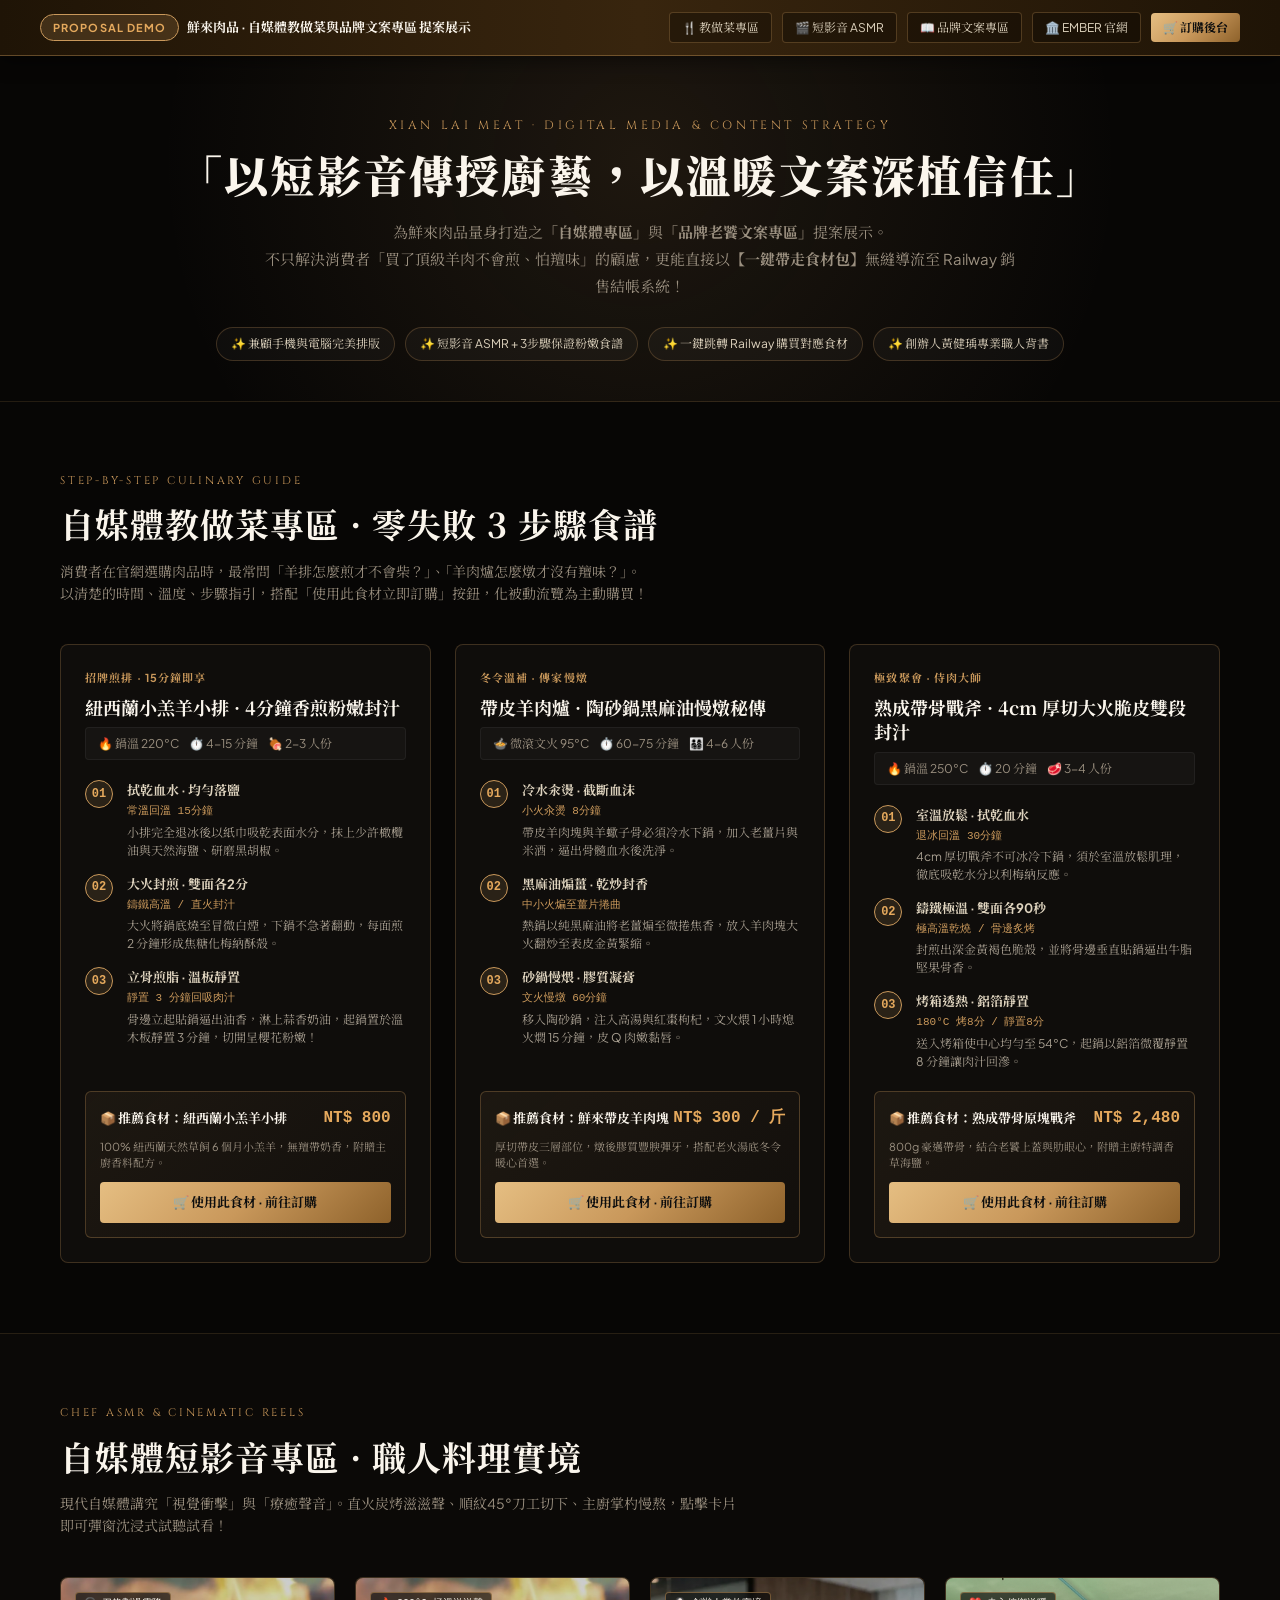
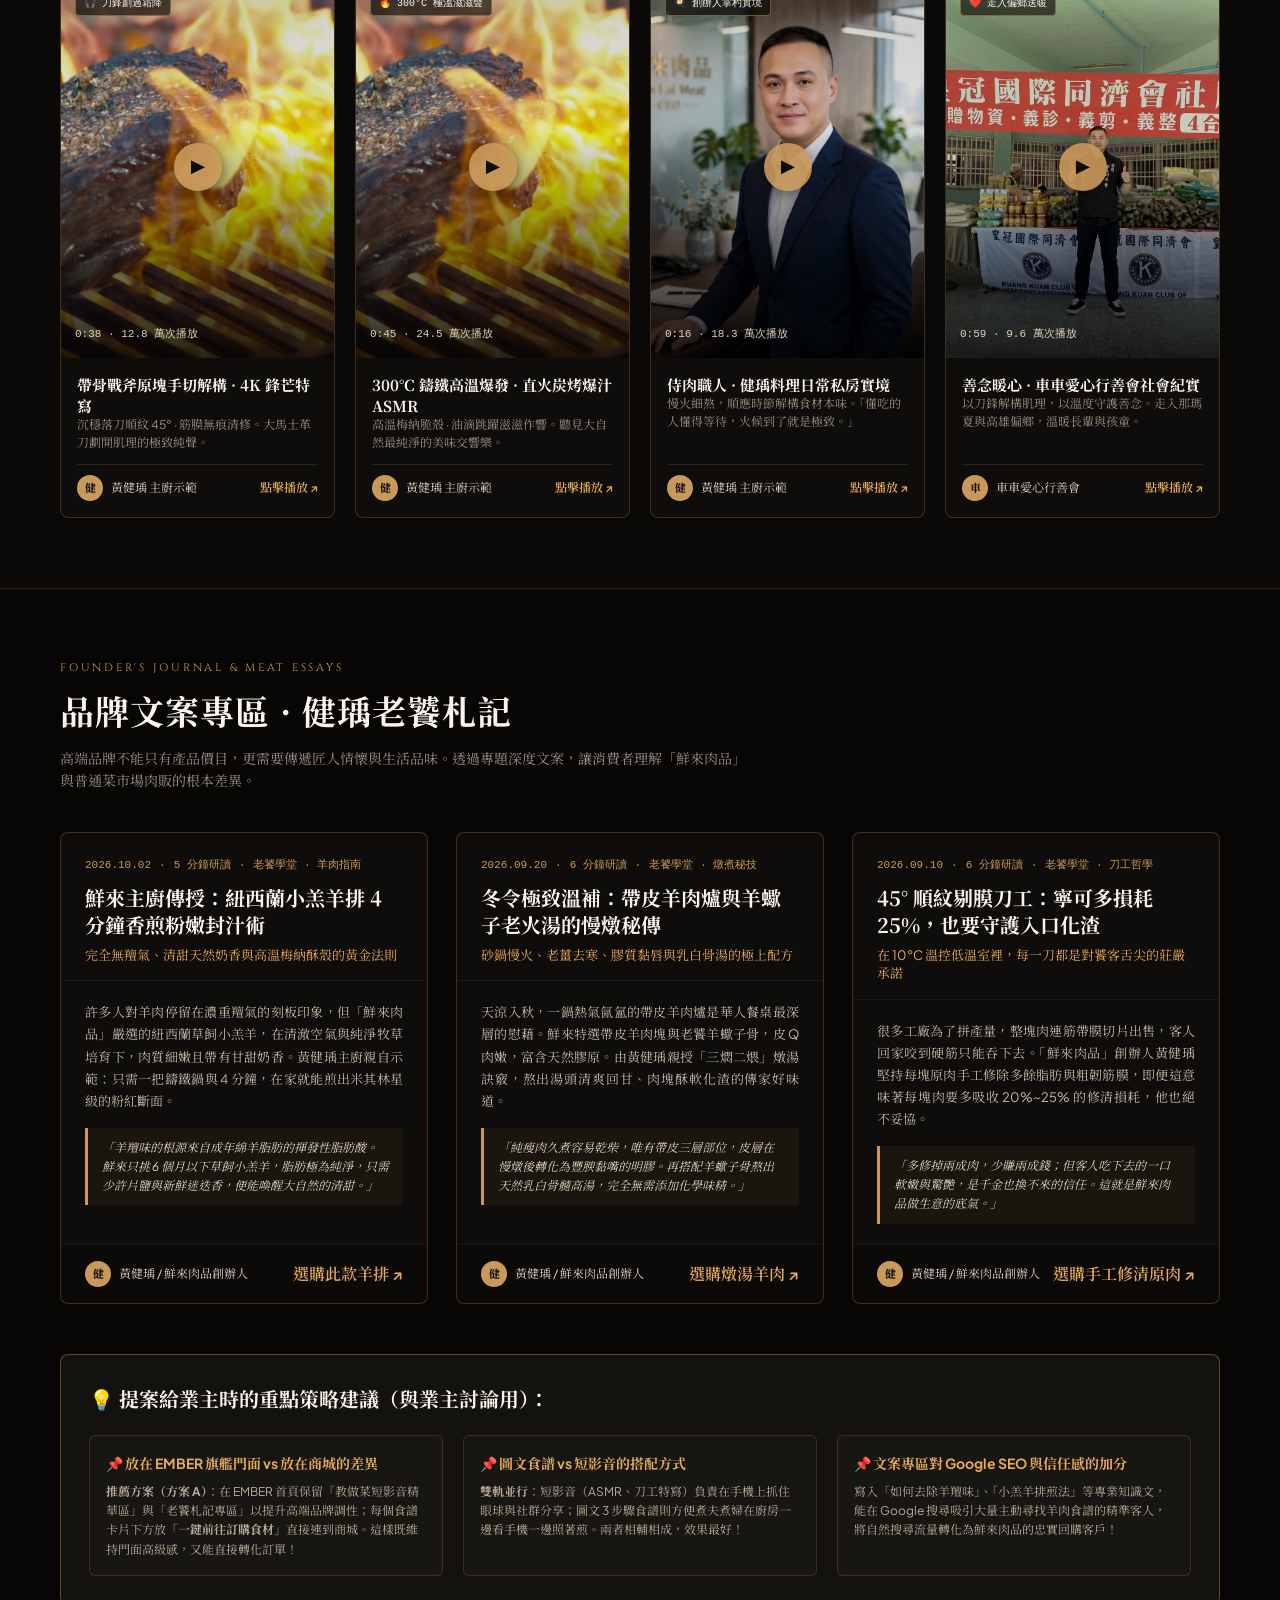
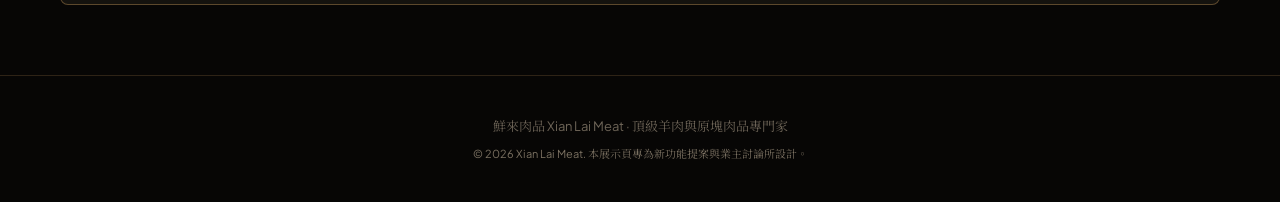
==== demo.html @ 538a20ee "feat: add client proposal demo for media recipes and founder journal" ====
<!doctype html>
<html lang="zh-TW">
<head>
  <meta charset="UTF-8" />
  <meta name="viewport" content="width=device-width, initial-scale=1.0, maximum-scale=5.0" />
  <title>鮮來肉品 · 自媒體教做菜與品牌文案專區提案展示 (Client Demo)</title>
  <meta name="description" content="鮮來肉品旗艦店全新規劃：自媒體教做菜專區、主廚料理短影音 ASMR、老饕學堂品牌文案與食材一鍵訂購方案。" />
  <link rel="icon" type="image/png" href="./images/xianlai_logo_20261011.png" />
  <link rel="preconnect" href="https://fonts.googleapis.com" />
  <link rel="preconnect" href="https://fonts.gstatic.com" crossorigin />
  <link href="https://fonts.googleapis.com/css2?family=Cinzel:wght@500;600;700;900&family=Noto+Serif+TC:wght@400;500;600;700;900&family=Plus+Jakarta+Sans:wght@300;400;500;600;700&display=swap" rel="stylesheet" />
  <style>
    :root {
      --bg-dark: #070605;
      --bg-card: #0f0d0b;
      --bg-card-hover: #161411;
      --border-gold: rgba(201, 152, 91, 0.25);
      --border-gold-bright: rgba(201, 152, 91, 0.6);
      --gold-primary: #c9985b;
      --gold-light: #f5efe6;
      --gold-amber: #e5a95d;
      --gold-gradient: linear-gradient(135deg, #e5be82 0%, #c9985b 50%, #8e622b 100%);
      --text-main: #f5efe6;
      --text-muted: #9b9080;
      --text-dim: #6d6457;
    }
    * { box-sizing: border-box; margin: 0; padding: 0; }
    html { scroll-behavior: smooth; font-size: 16px; background-color: var(--bg-dark); color: var(--text-main); }
    body {
      font-family: 'Plus Jakarta Sans', 'Noto Serif TC', -apple-system, BlinkMacSystemFont, serif;
      line-height: 1.6;
      background-color: var(--bg-dark);
      overflow-x: hidden;
      -webkit-font-smoothing: antialiased;
    }

    /* Client Banner */
    .client-banner {
      background: linear-gradient(90deg, #1f1406 0%, #38250e 50%, #1f1406 100%);
      border-bottom: 1px solid rgba(201, 152, 91, 0.4);
      padding: 12px 20px;
      position: sticky;
      top: 0;
      z-index: 100;
      box-shadow: 0 4px 20px rgba(0, 0, 0, 0.5);
    }
    .client-banner-inner {
      max-width: 1200px;
      margin: 0 auto;
      display: flex;
      flex-wrap: wrap;
      align-items: center;
      justify-content: space-between;
      gap: 12px;
    }
    .client-badge {
      display: inline-flex;
      align-items: center;
      gap: 8px;
      background: rgba(201, 152, 91, 0.2);
      border: 1px solid var(--gold-primary);
      padding: 4px 12px;
      border-radius: 999px;
      font-size: 11px;
      font-weight: 700;
      letter-spacing: 0.1em;
      color: var(--gold-amber);
      text-transform: uppercase;
    }
    .client-banner-title {
      font-size: 13px;
      color: #faf5ec;
      display: flex;
      align-items: center;
      gap: 8px;
    }
    .client-nav-links {
      display: flex;
      align-items: center;
      gap: 10px;
      font-size: 12px;
    }
    .client-nav-btn {
      color: #ded3be;
      text-decoration: none;
      padding: 5px 12px;
      border-radius: 4px;
      border: 1px solid rgba(201, 152, 91, 0.3);
      transition: all 0.2s ease;
      background: rgba(0,0,0,0.3);
    }
    .client-nav-btn:hover {
      border-color: var(--gold-primary);
      color: #fff;
      background: rgba(201, 152, 91, 0.2);
    }
    .client-nav-btn.primary {
      background: var(--gold-gradient);
      color: #0c0d0e;
      font-weight: 700;
      border: none;
    }

    /* Container */
    .container {
      max-width: 1200px;
      margin: 0 auto;
      padding: 0 20px;
    }

    /* Header Hero */
    .demo-hero {
      padding: 60px 0 40px;
      text-align: center;
      position: relative;
      background: radial-gradient(circle at 50% 30%, rgba(201, 152, 91, 0.12) 0%, transparent 70%);
      border-bottom: 1px solid rgba(201, 152, 91, 0.15);
    }
    .hero-eyebrow {
      font-family: 'Cinzel', serif;
      font-size: 12px;
      letter-spacing: 0.3em;
      color: var(--gold-primary);
      text-transform: uppercase;
      margin-bottom: 12px;
    }
    .hero-title {
      font-family: 'Noto Serif TC', serif;
      font-size: clamp(28px, 4.5vw, 44px);
      font-weight: 900;
      letter-spacing: 0.05em;
      line-height: 1.25;
      color: #faf5ec;
      margin-bottom: 16px;
    }
    .hero-desc {
      max-width: 760px;
      margin: 0 auto 28px;
      color: var(--text-muted);
      font-size: 15px;
      line-height: 1.8;
    }
    .proposal-tag-group {
      display: flex;
      flex-wrap: wrap;
      justify-content: center;
      gap: 10px;
    }
    .proposal-tag {
      padding: 6px 14px;
      background: rgba(255,255,255,0.03);
      border: 1px solid rgba(201,152,91,0.25);
      border-radius: 999px;
      font-size: 12px;
      color: #ded3be;
    }

    /* Section Headers */
    .section-wrap {
      padding: 70px 0;
      position: relative;
    }
    .section-wrap.alt-bg {
      background: #0b0907;
      border-top: 1px solid rgba(201, 152, 91, 0.15);
      border-bottom: 1px solid rgba(201, 152, 91, 0.15);
    }
    .section-header {
      margin-bottom: 40px;
      display: flex;
      flex-direction: column;
      gap: 8px;
    }
    .section-tag {
      font-family: 'Cinzel', serif;
      font-size: 11px;
      letter-spacing: 0.25em;
      color: var(--gold-primary);
      text-transform: uppercase;
    }
    .section-title {
      font-family: 'Noto Serif TC', serif;
      font-size: clamp(24px, 3.2vw, 34px);
      font-weight: 700;
      color: #faf5ec;
      letter-spacing: 0.03em;
    }
    .section-subtitle {
      color: var(--text-muted);
      font-size: 14px;
      max-width: 680px;
    }

    /* Video Reels Grid */
    .reels-grid {
      display: grid;
      grid-template-columns: repeat(auto-fill, minmax(270px, 1fr));
      gap: 20px;
    }
    .reel-card {
      background: var(--bg-card);
      border: 1px solid var(--border-gold);
      border-radius: 8px;
      overflow: hidden;
      cursor: pointer;
      transition: all 0.3s cubic-bezier(0.16, 1, 0.3, 1);
      display: flex;
      flex-direction: column;
    }
    .reel-card:hover {
      transform: translateY(-4px);
      border-color: var(--gold-primary);
      box-shadow: 0 12px 30px rgba(0,0,0,0.6), 0 0 20px rgba(201, 152, 91, 0.2);
    }
    .reel-thumb-wrap {
      position: relative;
      aspect-ratio: 9/16;
      max-height: 380px;
      background: #000;
      overflow: hidden;
    }
    .reel-thumb-wrap img {
      width: 100%;
      height: 100%;
      object-fit: cover;
      transition: transform 0.5s ease;
    }
    .reel-card:hover .reel-thumb-wrap img {
      transform: scale(1.04);
    }
    .reel-overlay {
      position: absolute;
      inset: 0;
      background: linear-gradient(180deg, rgba(0,0,0,0.2) 0%, rgba(0,0,0,0.1) 40%, rgba(0,0,0,0.85) 100%);
      display: flex;
      flex-direction: column;
      justify-content: space-between;
      padding: 14px;
    }
    .reel-badge {
      align-self: flex-start;
      background: rgba(0,0,0,0.6);
      backdrop-filter: blur(8px);
      border: 1px solid rgba(201,152,91,0.5);
      color: #faf5ec;
      font-size: 10px;
      padding: 3px 8px;
      border-radius: 4px;
      font-family: monospace;
    }
    .reel-play-btn {
      align-self: center;
      width: 48px;
      height: 48px;
      border-radius: 50%;
      background: rgba(201, 152, 91, 0.9);
      color: #0c0d0e;
      display: flex;
      align-items: center;
      justify-content: center;
      box-shadow: 0 4px 15px rgba(0,0,0,0.5);
      transition: transform 0.2s ease;
      font-size: 18px;
    }
    .reel-card:hover .reel-play-btn {
      transform: scale(1.15);
      background: #fff;
    }
    .reel-bottom-info {
      color: #fff;
    }
    .reel-duration {
      font-size: 11px;
      font-family: monospace;
      color: #ded3be;
    }
    .reel-card-body {
      padding: 16px;
      flex: 1;
      display: flex;
      flex-direction: column;
      justify-content: space-between;
      gap: 12px;
    }
    .reel-card-title {
      font-size: 15px;
      font-weight: 700;
      color: #faf5ec;
      line-height: 1.4;
      font-family: 'Noto Serif TC', serif;
    }
    .reel-card-sub {
      font-size: 12px;
      color: var(--text-muted);
      line-height: 1.5;
    }
    .reel-card-action {
      display: flex;
      align-items: center;
      justify-content: space-between;
      padding-top: 10px;
      border-top: 1px solid rgba(201, 152, 91, 0.15);
      font-size: 12px;
    }
    .reel-card-btn {
      color: var(--gold-amber);
      font-weight: 600;
      text-decoration: none;
      display: inline-flex;
      align-items: center;
      gap: 4px;
    }

    /* Cooking Recipes 3-Step Section */
    .recipes-grid {
      display: grid;
      grid-template-columns: repeat(auto-fit, minmax(330px, 1fr));
      gap: 24px;
    }
    .recipe-card {
      background: var(--bg-card);
      border: 1px solid var(--border-gold);
      border-radius: 8px;
      padding: 24px;
      display: flex;
      flex-direction: column;
      gap: 20px;
      position: relative;
    }
    .recipe-card:hover {
      border-color: var(--gold-primary);
    }
    .recipe-header {
      display: flex;
      flex-direction: column;
      gap: 8px;
    }
    .recipe-tag {
      font-size: 11px;
      color: var(--gold-primary);
      letter-spacing: 0.1em;
      text-transform: uppercase;
      font-weight: 700;
    }
    .recipe-title {
      font-family: 'Noto Serif TC', serif;
      font-size: 18px;
      font-weight: 700;
      color: #faf5ec;
      line-height: 1.35;
    }
    .recipe-specs {
      display: flex;
      flex-wrap: wrap;
      gap: 10px;
      font-size: 12px;
      color: var(--text-muted);
      background: rgba(255,255,255,0.03);
      padding: 6px 12px;
      border-radius: 4px;
      border: 1px solid rgba(255,255,255,0.05);
    }
    .recipe-steps-list {
      display: flex;
      flex-direction: column;
      gap: 14px;
    }
    .step-item {
      display: flex;
      gap: 14px;
      align-items: flex-start;
    }
    .step-num {
      width: 28px;
      height: 28px;
      border-radius: 50%;
      background: rgba(201, 152, 91, 0.15);
      border: 1px solid var(--gold-primary);
      color: var(--gold-amber);
      font-size: 12px;
      font-weight: 700;
      display: flex;
      align-items: center;
      justify-content: center;
      flex-shrink: 0;
      font-family: monospace;
    }
    .step-content {
      flex: 1;
    }
    .step-name {
      font-size: 13px;
      font-weight: 700;
      color: #ded3be;
      margin-bottom: 2px;
    }
    .step-metric {
      font-size: 11px;
      color: var(--gold-primary);
      font-family: monospace;
      margin-bottom: 3px;
    }
    .step-desc {
      font-size: 12px;
      color: #a89f91;
      line-height: 1.5;
    }
    .recipe-bundle-box {
      background: linear-gradient(135deg, rgba(201, 152, 91, 0.08) 0%, rgba(201, 152, 91, 0.02) 100%);
      border: 1px solid rgba(201, 152, 91, 0.3);
      border-radius: 6px;
      padding: 14px;
      margin-top: auto;
    }
    .bundle-header {
      display: flex;
      justify-content: space-between;
      align-items: center;
      margin-bottom: 8px;
    }
    .bundle-name {
      font-size: 13px;
      font-weight: 700;
      color: #faf5ec;
    }
    .bundle-price {
      font-size: 16px;
      font-weight: 900;
      color: var(--gold-amber);
      font-family: monospace;
    }
    .bundle-desc {
      font-size: 11px;
      color: #9b9080;
      margin-bottom: 12px;
      line-height: 1.4;
    }
    .order-cta-btn {
      display: block;
      width: 100%;
      text-align: center;
      background: var(--gold-gradient);
      color: #0c0d0e;
      padding: 10px 16px;
      border-radius: 4px;
      font-size: 13px;
      font-weight: 700;
      text-decoration: none;
      transition: opacity 0.2s;
    }
    .order-cta-btn:hover {
      opacity: 0.9;
    }

    /* Magazine Articles Section */
    .articles-grid {
      display: grid;
      grid-template-columns: repeat(auto-fit, minmax(320px, 1fr));
      gap: 28px;
    }
    .article-card {
      background: var(--bg-card);
      border: 1px solid var(--border-gold);
      border-radius: 8px;
      overflow: hidden;
      display: flex;
      flex-direction: column;
      transition: all 0.3s ease;
    }
    .article-card:hover {
      border-color: var(--gold-primary);
      box-shadow: 0 10px 30px rgba(0,0,0,0.5);
    }
    .article-card-header {
      padding: 24px 24px 16px;
      border-bottom: 1px solid rgba(255,255,255,0.05);
    }
    .article-meta {
      display: flex;
      flex-wrap: wrap;
      align-items: center;
      gap: 8px;
      font-size: 11px;
      color: var(--gold-primary);
      font-family: monospace;
      margin-bottom: 10px;
    }
    .article-title {
      font-family: 'Noto Serif TC', serif;
      font-size: 20px;
      font-weight: 700;
      color: #faf5ec;
      line-height: 1.35;
      margin-bottom: 8px;
    }
    .article-sub {
      font-size: 13px;
      color: var(--gold-amber);
      line-height: 1.4;
    }
    .article-card-body {
      padding: 20px 24px;
      flex: 1;
      display: flex;
      flex-direction: column;
      gap: 16px;
    }
    .article-lead {
      font-size: 13px;
      color: #c4b9a9;
      line-height: 1.7;
      text-align: justify;
    }
    .quote-box {
      border-left: 3px solid var(--gold-primary);
      padding: 10px 14px;
      background: rgba(201,152,91,0.06);
      font-size: 12px;
      color: #ded3be;
      font-style: italic;
      line-height: 1.6;
    }
    .article-card-footer {
      padding: 16px 24px;
      background: rgba(0,0,0,0.2);
      border-top: 1px solid rgba(255,255,255,0.05);
      display: flex;
      align-items: center;
      justify-content: space-between;
    }
    .author-pill {
      display: flex;
      align-items: center;
      gap: 8px;
      font-size: 12px;
      color: #ded3be;
    }
    .author-avatar {
      width: 26px;
      height: 26px;
      border-radius: 50%;
      background: var(--gold-primary);
      color: #0c0d0e;
      display: flex;
      align-items: center;
      justify-content: center;
      font-weight: 700;
      font-size: 11px;
    }

    /* Modal for Video ASMR */
    .modal-backdrop {
      display: none;
      position: fixed;
      inset: 0;
      background: rgba(0,0,0,0.88);
      backdrop-filter: blur(8px);
      z-index: 1000;
      align-items: center;
      justify-content: center;
      padding: 20px;
    }
    .modal-backdrop.active {
      display: flex;
    }
    .modal-box {
      background: #121319;
      border: 1px solid var(--gold-primary);
      border-radius: 10px;
      max-width: 900px;
      width: 100%;
      max-height: 90vh;
      overflow-y: auto;
      display: grid;
      grid-template-columns: 1fr;
      box-shadow: 0 20px 60px rgba(0,0,0,0.8);
      position: relative;
    }
    @media(min-width: 768px) {
      .modal-box {
        grid-template-columns: 1.2fr 1fr;
      }
    }
    .modal-close-btn {
      position: absolute;
      top: 12px;
      right: 12px;
      width: 32px;
      height: 32px;
      border-radius: 50%;
      background: rgba(0,0,0,0.6);
      border: 1px solid rgba(255,255,255,0.2);
      color: #fff;
      display: flex;
      align-items: center;
      justify-content: center;
      cursor: pointer;
      z-index: 10;
      font-size: 16px;
    }
    .modal-media-col {
      background: #000;
      display: flex;
      align-items: center;
      justify-content: center;
      min-height: 300px;
    }
    .modal-media-col video {
      width: 100%;
      height: 100%;
      max-height: 480px;
      object-fit: cover;
    }
    .modal-info-col {
      padding: 24px;
      display: flex;
      flex-direction: column;
      justify-content: space-between;
      gap: 16px;
    }

    /* Comparison Box for Client */
    .proposal-insights-box {
      background: #14120e;
      border: 1px solid rgba(201, 152, 91, 0.4);
      border-radius: 8px;
      padding: 28px;
      margin-top: 50px;
    }
    .insights-grid {
      display: grid;
      grid-template-columns: repeat(auto-fit, minmax(280px, 1fr));
      gap: 20px;
      margin-top: 20px;
    }
    .insight-card {
      background: rgba(255,255,255,0.02);
      border: 1px solid rgba(201,152,91,0.2);
      padding: 16px;
      border-radius: 6px;
    }
    .insight-card h4 {
      font-size: 14px;
      color: var(--gold-amber);
      margin-bottom: 8px;
      display: flex;
      align-items: center;
      gap: 6px;
    }
    .insight-card p {
      font-size: 12px;
      color: #b8ab9a;
      line-height: 1.6;
    }

    /* Footer */
    .demo-footer {
      padding: 40px 0;
      text-align: center;
      border-top: 1px solid rgba(201, 152, 91, 0.2);
      font-size: 13px;
      color: var(--text-dim);
    }
  </style>
</head>
<body>

  <!-- Sticky Client Demo Header Banner -->
  <div class="client-banner">
    <div class="client-banner-inner">
      <div class="client-banner-title">
        <span class="client-badge">PROPOSAL DEMO</span>
        <strong>鮮來肉品 · 自媒體教做菜與品牌文案專區 提案展示</strong>
      </div>
      <div class="client-nav-links">
        <a href="#recipes-section" class="client-nav-btn">🍴 教做菜專區</a>
        <a href="#reels-section" class="client-nav-btn">🎬 短影音 ASMR</a>
        <a href="#articles-section" class="client-nav-btn">📖 品牌文案專區</a>
        <a href="https://xianlai-meat.vercel.app" target="_blank" class="client-nav-btn">🏛️ EMBER 官網</a>
        <a href="https://xianlai-web-production.up.railway.app/#shop" target="_blank" class="client-nav-btn primary">🛒 訂購後台</a>
      </div>
    </div>
  </div>

  <!-- Hero Header -->
  <header class="demo-hero">
    <div class="container">
      <div class="hero-eyebrow">XIAN LAI MEAT · DIGITAL MEDIA & CONTENT STRATEGY</div>
      <h1 class="hero-title">「以短影音傳授廚藝，以溫暖文案深植信任」</h1>
      <p class="hero-desc">
        為鮮來肉品量身打造之<strong>「自媒體專區」</strong>與<strong>「品牌老饕文案專區」</strong>提案展示。<br />
        不只解決消費者「買了頂級羊肉不會煎、怕羶味」的顧慮，更能直接以<strong>【一鍵帶走食材包】</strong>無縫導流至 Railway 銷售結帳系統！
      </p>
      <div class="proposal-tag-group">
        <span class="proposal-tag">✨ 兼顧手機與電腦完美排版</span>
        <span class="proposal-tag">✨ 短影音 ASMR + 3步驟保證粉嫩食譜</span>
        <span class="proposal-tag">✨ 一鍵跳轉 Railway 購買對應食材</span>
        <span class="proposal-tag">✨ 創辦人黃健瑀專業職人背書</span>
      </div>
    </div>
  </header>

  <!-- 1. 教做菜專區 (Cooking Guides & 3-Step Recipes) -->
  <section id="recipes-section" class="section-wrap">
    <div class="container">
      <div class="section-header">
        <span class="section-tag">STEP-BY-STEP CULINARY GUIDE</span>
        <h2 class="section-title">自媒體教做菜專區 · 零失敗 3 步驟食譜</h2>
        <p class="section-subtitle">
          消費者在官網選購肉品時，最常問「羊排怎麼煎才不會柴？」、「羊肉爐怎麼燉才沒有羶味？」。<br />
          以清楚的時間、溫度、步驟指引，搭配「使用此食材立即訂購」按鈕，化被動流覽為主動購買！
        </p>
      </div>

      <div class="recipes-grid">
        <!-- Recipe 1: 紐西蘭小羔羊小排 -->
        <div class="recipe-card">
          <div class="recipe-header">
            <div class="recipe-tag">招牌煎排 · 15分鐘即享</div>
            <h3 class="recipe-title">紐西蘭小羔羊小排 · 4分鐘香煎粉嫩封汁</h3>
            <div class="recipe-specs">
              <span>🔥 鍋溫 220°C</span>
              <span>⏱️ 4-15 分鐘</span>
              <span>🍖 2-3 人份</span>
            </div>
          </div>

          <div class="recipe-steps-list">
            <div class="step-item">
              <div class="step-num">01</div>
              <div class="step-content">
                <div class="step-name">拭乾血水 · 均勻落鹽</div>
                <div class="step-metric">常溫回溫 15分鐘</div>
                <div class="step-desc">小排完全退冰後以紙巾吸乾表面水分，抹上少許橄欖油與天然海鹽、研磨黑胡椒。</div>
              </div>
            </div>
            <div class="step-item">
              <div class="step-num">02</div>
              <div class="step-content">
                <div class="step-name">大火封煎 · 雙面各2分</div>
                <div class="step-metric">鑄鐵高溫 / 直火封汁</div>
                <div class="step-desc">大火將鍋底燒至冒微白煙，下鍋不急著翻動，每面煎 2 分鐘形成焦糖化梅納酥殼。</div>
              </div>
            </div>
            <div class="step-item">
              <div class="step-num">03</div>
              <div class="step-content">
                <div class="step-name">立骨煎脂 · 溫板靜置</div>
                <div class="step-metric">靜置 3 分鐘回吸肉汁</div>
                <div class="step-desc">骨邊立起貼鍋逼出油香，淋上蒜香奶油，起鍋置於溫木板靜置 3 分鐘，切開呈櫻花粉嫩！</div>
              </div>
            </div>
          </div>

          <div class="recipe-bundle-box">
            <div class="bundle-header">
              <span class="bundle-name">📦 推薦食材：紐西蘭小羔羊小排</span>
              <span class="bundle-price">NT$ 800</span>
            </div>
            <p class="bundle-desc">100% 紐西蘭天然草飼 6 個月小羔羊，無羶帶奶香，附贈主廚香料配方。</p>
            <a href="https://xianlai-web-production.up.railway.app/#shop" target="_blank" class="order-cta-btn">
              🛒 使用此食材 · 前往訂購
            </a>
          </div>
        </div>

        <!-- Recipe 2: 帶皮羊肉爐慢燉 -->
        <div class="recipe-card">
          <div class="recipe-header">
            <div class="recipe-tag">冬令溫補 · 傳家慢燉</div>
            <h3 class="recipe-title">帶皮羊肉爐 · 陶砂鍋黑麻油慢燉秘傳</h3>
            <div class="recipe-specs">
              <span>🍲 微滾文火 95°C</span>
              <span>⏱️ 60-75 分鐘</span>
              <span>👨‍👩‍👧‍👦 4-6 人份</span>
            </div>
          </div>

          <div class="recipe-steps-list">
            <div class="step-item">
              <div class="step-num">01</div>
              <div class="step-content">
                <div class="step-name">冷水汆燙 · 截斷血沫</div>
                <div class="step-metric">小火汆燙 8分鐘</div>
                <div class="step-desc">帶皮羊肉塊與羊蠍子骨必須冷水下鍋，加入老薑片與米酒，逼出骨髓血水後洗淨。</div>
              </div>
            </div>
            <div class="step-item">
              <div class="step-num">02</div>
              <div class="step-content">
                <div class="step-name">黑麻油煸薑 · 乾炒封香</div>
                <div class="step-metric">中小火煸至薑片捲曲</div>
                <div class="step-desc">熱鍋以純黑麻油將老薑煸至微捲焦香，放入羊肉塊大火翻炒至表皮金黃緊縮。</div>
              </div>
            </div>
            <div class="step-item">
              <div class="step-num">03</div>
              <div class="step-content">
                <div class="step-name">砂鍋慢煨 · 膠質凝膏</div>
                <div class="step-metric">文火慢燉 60分鐘</div>
                <div class="step-desc">移入陶砂鍋，注入高湯與紅棗枸杞，文火煨 1 小時熄火燜 15 分鐘，皮 Q 肉嫩黏唇。</div>
              </div>
            </div>
          </div>

          <div class="recipe-bundle-box">
            <div class="bundle-header">
              <span class="bundle-name">📦 推薦食材：鮮來帶皮羊肉塊</span>
              <span class="bundle-price">NT$ 300 / 斤</span>
            </div>
            <p class="bundle-desc">厚切帶皮三層部位，燉後膠質豐腴彈牙，搭配老火湯底冬令暖心首選。</p>
            <a href="https://xianlai-web-production.up.railway.app/#shop" target="_blank" class="order-cta-btn">
              🛒 使用此食材 · 前往訂購
            </a>
          </div>
        </div>

        <!-- Recipe 3: 原塊厚切戰斧 -->
        <div class="recipe-card">
          <div class="recipe-header">
            <div class="recipe-tag">極致聚會 · 侍肉大師</div>
            <h3 class="recipe-title">熟成帶骨戰斧 · 4cm 厚切大火脆皮雙段封汁</h3>
            <div class="recipe-specs">
              <span>🔥 鍋溫 250°C</span>
              <span>⏱️ 20 分鐘</span>
              <span>🥩 3-4 人份</span>
            </div>
          </div>

          <div class="recipe-steps-list">
            <div class="step-item">
              <div class="step-num">01</div>
              <div class="step-content">
                <div class="step-name">室溫放鬆 · 拭乾血水</div>
                <div class="step-metric">退冰回溫 30分鐘</div>
                <div class="step-desc">4cm 厚切戰斧不可冰冷下鍋，須於室溫放鬆肌理，徹底吸乾水分以利梅納反應。</div>
              </div>
            </div>
            <div class="step-item">
              <div class="step-num">02</div>
              <div class="step-content">
                <div class="step-name">鑄鐵極溫 · 雙面各90秒</div>
                <div class="step-metric">極高溫乾燒 / 骨邊炙烤</div>
                <div class="step-desc">封煎出深金黃褐色脆殼，並將骨邊垂直貼鍋逼出牛脂堅果骨香。</div>
              </div>
            </div>
            <div class="step-item">
              <div class="step-num">03</div>
              <div class="step-content">
                <div class="step-name">烤箱透熱 · 鋁箔靜置</div>
                <div class="step-metric">180°C 烤8分 / 靜置8分</div>
                <div class="step-desc">送入烤箱使中心均勻至 54°C，起鍋以鋁箔微覆靜置 8 分鐘讓肉汁回滲。</div>
              </div>
            </div>
          </div>

          <div class="recipe-bundle-box">
            <div class="bundle-header">
              <span class="bundle-name">📦 推薦食材：熟成帶骨原塊戰斧</span>
              <span class="bundle-price">NT$ 2,480</span>
            </div>
            <p class="bundle-desc">800g 豪邁帶骨，結合老饕上蓋與肋眼心，附贈主廚特調香草海鹽。</p>
            <a href="https://xianlai-web-production.up.railway.app/#shop" target="_blank" class="order-cta-btn">
              🛒 使用此食材 · 前往訂購
            </a>
          </div>
        </div>
      </div>
    </div>
  </section>

  <!-- 2. 短影音專區 (Reels & ASMR Short Videos) -->
  <section id="reels-section" class="section-wrap alt-bg">
    <div class="container">
      <div class="section-header">
        <span class="section-tag">CHEF ASMR & CINEMATIC REELS</span>
        <h2 class="section-title">自媒體短影音專區 · 職人料理實境</h2>
        <p class="section-subtitle">
          現代自媒體講究「視覺衝擊」與「療癒聲音」。直火炭烤滋滋聲、順紋45°刀工切下、主廚掌杓慢熬，點擊卡片即可彈窗沈浸式試聽試看！
        </p>
      </div>

      <div class="reels-grid">
        <!-- Reel 1 -->
        <div class="reel-card" onclick="openVideoModal('reel1')">
          <div class="reel-thumb-wrap">
            <img src="./videos/steak_poster.jpg" alt="4K 刀鋒特寫" />
            <div class="reel-overlay">
              <span class="reel-badge">🎧 刀鋒劃過霜降</span>
              <div class="reel-play-btn">▶</div>
              <div class="reel-bottom-info">
                <span class="reel-duration">0:38 · 12.8 萬次播放</span>
              </div>
            </div>
          </div>
          <div class="reel-card-body">
            <div>
              <h4 class="reel-card-title">帶骨戰斧原塊手切解構 · 4K 鋒芒特寫</h4>
              <p class="reel-card-sub">沉穩落刀順紋 45° · 筋膜無痕清修。大馬士革刀劃開肌理的極致純聲。</p>
            </div>
            <div class="reel-card-action">
              <span class="author-pill">
                <span class="author-avatar">健</span>
                黃健瑀 主廚示範
              </span>
              <span class="reel-card-btn">點擊播放 ↗</span>
            </div>
          </div>
        </div>

        <!-- Reel 2 -->
        <div class="reel-card" onclick="openVideoModal('reel2')">
          <div class="reel-thumb-wrap">
            <img src="./videos/steak_poster.jpg" alt="直火炭烤 ASMR" />
            <div class="reel-overlay">
              <span class="reel-badge">🔥 300°C 極溫滋滋聲</span>
              <div class="reel-play-btn">▶</div>
              <div class="reel-bottom-info">
                <span class="reel-duration">0:45 · 24.5 萬次播放</span>
              </div>
            </div>
          </div>
          <div class="reel-card-body">
            <div>
              <h4 class="reel-card-title">300°C 鑄鐵高溫爆發 · 直火炭烤爆汁 ASMR</h4>
              <p class="reel-card-sub">高溫梅納脆殼 · 油滴跳躍滋滋作響。聽見大自然最純淨的美味交響樂。</p>
            </div>
            <div class="reel-card-action">
              <span class="author-pill">
                <span class="author-avatar">健</span>
                黃健瑀 主廚示範
              </span>
              <span class="reel-card-btn">點擊播放 ↗</span>
            </div>
          </div>
        </div>

        <!-- Reel 3 -->
        <div class="reel-card" onclick="openVideoModal('reel3')">
          <div class="reel-thumb-wrap">
            <img src="./images/founder_ceo.webp" alt="主廚料理日常" style="object-position: top center;" />
            <div class="reel-overlay">
              <span class="reel-badge">🍳 創辦人掌杓實境</span>
              <div class="reel-play-btn">▶</div>
              <div class="reel-bottom-info">
                <span class="reel-duration">0:16 · 18.3 萬次播放</span>
              </div>
            </div>
          </div>
          <div class="reel-card-body">
            <div>
              <h4 class="reel-card-title">侍肉職人 · 健瑀料理日常私房實境</h4>
              <p class="reel-card-sub">慢火細熬，順應時節解構食材本味。「懂吃的人懂得等待，火候到了就是極致。」</p>
            </div>
            <div class="reel-card-action">
              <span class="author-pill">
                <span class="author-avatar">健</span>
                黃健瑀 主廚示範
              </span>
              <span class="reel-card-btn">點擊播放 ↗</span>
            </div>
          </div>
        </div>

        <!-- Reel 4 -->
        <div class="reel-card" onclick="openVideoModal('reel4')">
          <div class="reel-thumb-wrap">
            <img src="./images/charity_kiwanis.jpg" alt="公益行善紀實" />
            <div class="reel-overlay">
              <span class="reel-badge">❤️ 走入偏鄉送暖</span>
              <div class="reel-play-btn">▶</div>
              <div class="reel-bottom-info">
                <span class="reel-duration">0:59 · 9.6 萬次播放</span>
              </div>
            </div>
          </div>
          <div class="reel-card-body">
            <div>
              <h4 class="reel-card-title">善念暖心 · 車車愛心行善會社會紀實</h4>
              <p class="reel-card-sub">以刀鋒解構肌理，以溫度守護善念。走入那瑪夏與高雄偏鄉，溫暖長輩與孩童。</p>
            </div>
            <div class="reel-card-action">
              <span class="author-pill">
                <span class="author-avatar">車</span>
                車車愛心行善會
              </span>
              <span class="reel-card-btn">點擊播放 ↗</span>
            </div>
          </div>
        </div>
      </div>
    </div>
  </section>

  <!-- 3. 品牌文案專區 (Founder's Journal & Brand Stories) -->
  <section id="articles-section" class="section-wrap">
    <div class="container">
      <div class="section-header">
        <span class="section-tag">FOUNDER'S JOURNAL & MEAT ESSAYS</span>
        <h2 class="section-title">品牌文案專區 · 健瑀老饕札記</h2>
        <p class="section-subtitle">
          高端品牌不能只有產品價目，更需要傳遞匠人情懷與生活品味。透過專題深度文案，讓消費者理解「鮮來肉品」與普通菜市場肉販的根本差異。
        </p>
      </div>

      <div class="articles-grid">
        <!-- Article 1 -->
        <article class="article-card">
          <div class="article-card-header">
            <div class="article-meta">
              <span>2026.10.02</span>
              <span>·</span>
              <span>5 分鐘研讀</span>
              <span>·</span>
              <span>老饕學堂 · 羊肉指南</span>
            </div>
            <h3 class="article-title">鮮來主廚傳授：紐西蘭小羔羊排 4 分鐘香煎粉嫩封汁術</h3>
            <p class="article-sub">完全無羶氣、清甜天然奶香與高溫梅納酥殼的黃金法則</p>
          </div>
          <div class="article-card-body">
            <p class="article-lead">
              許多人對羊肉停留在濃重羶氣的刻板印象，但「鮮來肉品」嚴選的紐西蘭草飼小羔羊，在清澈空氣與純淨牧草培育下，肉質細嫩且帶有甘甜奶香。黃健瑀主廚親自示範：只需一把鑄鐵鍋與 4 分鐘，在家就能煎出米其林星級的粉紅斷面。
            </p>
            <div class="quote-box">
              「羊羶味的根源來自成年綿羊脂肪的揮發性脂肪酸。鮮來只挑 6 個月以下草飼小羔羊，脂肪極為純淨，只需少許片鹽與新鮮迷迭香，便能喚醒大自然的清甜。」
            </div>
          </div>
          <div class="article-card-footer">
            <div class="author-pill">
              <span class="author-avatar">健</span>
              <span>黃健瑀 / 鮮來肉品創辦人</span>
            </div>
            <a href="https://xianlai-web-production.up.railway.app/#shop" target="_blank" class="reel-card-btn">
              選購此款羊排 ↗
            </a>
          </div>
        </article>

        <!-- Article 2 -->
        <article class="article-card">
          <div class="article-card-header">
            <div class="article-meta">
              <span>2026.09.20</span>
              <span>·</span>
              <span>6 分鐘研讀</span>
              <span>·</span>
              <span>老饕學堂 · 燉煮秘技</span>
            </div>
            <h3 class="article-title">冬令極致溫補：帶皮羊肉爐與羊蠍子老火湯的慢燉秘傳</h3>
            <p class="article-sub">砂鍋慢火、老薑去寒、膠質黏唇與乳白骨湯的極上配方</p>
          </div>
          <div class="article-card-body">
            <p class="article-lead">
              天涼入秋，一鍋熱氣氤氳的帶皮羊肉爐是華人餐桌最深層的慰藉。鮮來特選帶皮羊肉塊與老饕羊蠍子骨，皮 Q 肉嫩，富含天然膠原。由黃健瑀親授「三燜二煨」燉湯訣竅，熬出湯頭清爽回甘、肉塊酥軟化渣的傳家好味道。
            </p>
            <div class="quote-box">
              「純瘦肉久煮容易乾柴，唯有帶皮三層部位，皮層在慢燉後轉化為豐腴黏嘴的明膠。再搭配羊蠍子骨熬出天然乳白骨髓高湯，完全無需添加化學味精。」
            </div>
          </div>
          <div class="article-card-footer">
            <div class="author-pill">
              <span class="author-avatar">健</span>
              <span>黃健瑀 / 鮮來肉品創辦人</span>
            </div>
            <a href="https://xianlai-web-production.up.railway.app/#shop" target="_blank" class="reel-card-btn">
              選購燉湯羊肉 ↗
            </a>
          </div>
        </article>

        <!-- Article 3 -->
        <article class="article-card">
          <div class="article-card-header">
            <div class="article-meta">
              <span>2026.09.10</span>
              <span>·</span>
              <span>6 分鐘研讀</span>
              <span>·</span>
              <span>老饕學堂 · 刀工哲學</span>
            </div>
            <h3 class="article-title">45° 順紋剔膜刀工：寧可多損耗 25%，也要守護入口化渣</h3>
            <p class="article-sub">在 10°C 溫控低溫室裡，每一刀都是對饕客舌尖的莊嚴承諾</p>
          </div>
          <div class="article-card-body">
            <p class="article-lead">
              很多工廠為了拼產量，整塊肉連筋帶膜切片出售，客人回家咬到硬筋只能吞下去。「鮮來肉品」創辦人黃健瑀堅持每塊原肉手工修除多餘脂肪與粗韌筋膜，即便這意味著每塊肉要多吸收 20%~25% 的修清損耗，他也絕不妥協。
            </p>
            <div class="quote-box">
              「多修掉兩成肉，少賺兩成錢；但客人吃下去的一口軟嫩與驚艷，是千金也換不來的信任。這就是鮮來肉品做生意的底氣。」
            </div>
          </div>
          <div class="article-card-footer">
            <div class="author-pill">
              <span class="author-avatar">健</span>
              <span>黃健瑀 / 鮮來肉品創辦人</span>
            </div>
            <a href="https://xianlai-web-production.up.railway.app/#shop" target="_blank" class="reel-card-btn">
              選購手工修清原肉 ↗
            </a>
          </div>
        </article>
      </div>

      <!-- Proposal Strategic Insights for Client Meeting -->
      <div class="proposal-insights-box">
        <h3 style="font-family: 'Noto Serif TC', serif; font-size: 20px; color: #faf5ec; display: flex; align-items: center; gap: 8px;">
          💡 提案給業主時的重點策略建議（與業主討論用）：
        </h3>
        <div class="insights-grid">
          <div class="insight-card">
            <h4>📌 放在 EMBER 旗艦門面 vs 放在商城的差異</h4>
            <p><strong>推薦方案（方案 A）</strong>：在 EMBER 首頁保留「教做菜短影音精華區」與「老饕札記專區」以提升高端品牌調性；每個食譜卡片下方放<strong>「一鍵前往訂購食材」</strong>直接連到商城。這樣既維持門面高級感，又能直接轉化訂單！</p>
          </div>
          <div class="insight-card">
            <h4>📌 圖文食譜 vs 短影音的搭配方式</h4>
            <p><strong>雙軌並行</strong>：短影音（ASMR、刀工特寫）負責在手機上抓住眼球與社群分享；圖文 3 步驟食譜則方便煮夫煮婦在廚房一邊看手機一邊照著煎。兩者相輔相成，效果最好！</p>
          </div>
          <div class="insight-card">
            <h4>📌 文案專區對 Google SEO 與信任感的加分</h4>
            <p>寫入「如何去除羊羶味」、「小羔羊排煎法」等專業知識文，能在 Google 搜尋吸引大量主動尋找羊肉食譜的精準客人，將自然搜尋流量轉化為鮮來肉品的忠實回購客戶！</p>
          </div>
        </div>
      </div>
    </div>
  </section>

  <!-- Video Modal -->
  <div id="videoModal" class="modal-backdrop" onclick="closeModalOnBackdrop(event)">
    <div class="modal-box">
      <button class="modal-close-btn" onclick="closeVideoModal()">✕</button>
      <div class="modal-media-col">
        <video id="modalVideoPlayer" controls playsinline>
          <source id="modalVideoSource" src="./videos/steak_hero_loop.mp4" type="video/mp4" />
          您的瀏覽器不支援影片播放。
        </video>
      </div>
      <div class="modal-info-col">
        <div>
          <div id="modalBadge" class="reel-badge" style="margin-bottom: 10px;">ASMR 特寫</div>
          <h3 id="modalTitle" style="font-family: 'Noto Serif TC', serif; font-size: 20px; color: #faf5ec; margin-bottom: 8px; line-height: 1.35;">影片標題</h3>
          <p id="modalDesc" style="font-size: 13px; color: #c4b9a9; line-height: 1.6; margin-bottom: 14px;">影片解說描述...</p>
          <div id="modalQuote" class="quote-box" style="margin-bottom: 14px;">主廚金句</div>
        </div>

        <div>
          <a id="modalBuyLink" href="https://xianlai-web-production.up.railway.app/#shop" target="_blank" class="order-cta-btn">
            🛒 前往商城購買本片食材
          </a>
        </div>
      </div>
    </div>
  </div>

  <!-- Footer -->
  <footer class="demo-footer">
    <div class="container">
      <p style="margin-bottom: 8px;">鮮來肉品 Xian Lai Meat · 頂級羊肉與原塊肉品專門家</p>
      <p style="font-size: 11px; color: #7a7061;">
        © 2026 Xian Lai Meat. 本展示頁專為新功能提案與業主討論所設計。
      </p>
    </div>
  </footer>

  <script>
    const REELS_DATA = {
      reel1: {
        badge: '🎧 4K 刀鋒劃過霜降之音',
        title: '帶骨戰斧原塊手切解構 · 4K 鋒芒特寫',
        desc: '主廚黃健瑀手持 27cm 大馬士革職人分切刀，一刀到底劃開帶骨肋眼肌理，雪花大理石與深紅肌纖維在鏡頭前綻放。',
        quote: '「刀刃要像微風穿過竹林，順應肌理而不是撕裂它。每一塊肉，都有它專屬的呼吸節奏。」',
        video: './videos/steak_hero_loop.mp4',
        buyUrl: 'https://xianlai-web-production.up.railway.app/#shop'
      },
      reel2: {
        badge: '🔥 300°C 鑄鐵直火炭烤',
        title: '300°C 鑄鐵高溫爆發 · 直火炭烤爆汁 ASMR',
        desc: '下鍋瞬間的高分貝爆裂滋滋聲，伴隨焦糖化堅果香氣漫延。表皮金黃酥化，內裡如粉紅寶石般鮮嫩。',
        quote: '「聽這聲音。這不是烹飪，這是大自然最頂級的交響樂。」',
        video: './videos/steak_hero_loop.mp4',
        buyUrl: 'https://xianlai-web-production.up.railway.app/#shop'
      },
      reel3: {
        badge: '🍳 創辦人料理實境',
        title: '侍肉職人 · 健瑀料理日常私房實境',
        desc: '創辦人黃健瑀親自於廚房慢火烹調，展示對食材火候與分寸的深厚功力。',
        quote: '「懂吃的人懂得等待。掌握了火候與溫度，就是最棒的味覺饗宴。」',
        video: './videos/founder_cooking.mp4',
        buyUrl: 'https://xianlai-web-production.up.railway.app/#shop'
      },
      reel4: {
        badge: '❤️ 車車愛心行善公益行動',
        title: '善念暖心 · 車車愛心行善會社會紀實',
        desc: '走入高雄在地社區與長者身邊，捐贈營養餐食與溫暖物資，踐行「以刀鋒解構肌理，以溫度守護善念」的品牌初心。',
        quote: '「做生意講誠信，做人講溫度。鮮來肉品不只追求極致品質，更要把這份福氣分享出去。」',
        video: './videos/founder_charity.mp4',
        buyUrl: 'https://xianlai-web-production.up.railway.app/#shop'
      }
    };

    function openVideoModal(reelId) {
      const data = REELS_DATA[reelId];
      if (!data) return;

      document.getElementById('modalBadge').innerText = data.badge;
      document.getElementById('modalTitle').innerText = data.title;
      document.getElementById('modalDesc').innerText = data.desc;
      document.getElementById('modalQuote').innerText = data.quote;
      document.getElementById('modalBuyLink').href = data.buyUrl;

      const player = document.getElementById('modalVideoPlayer');
      const source = document.getElementById('modalVideoSource');
      source.src = data.video;
      player.load();
      player.play().catch(e => console.log('Autoplay handled:', e));

      document.getElementById('videoModal').classList.add('active');
    }

    function closeVideoModal() {
      const modal = document.getElementById('videoModal');
      modal.classList.remove('active');
      const player = document.getElementById('modalVideoPlayer');
      player.pause();
    }

    function closeModalOnBackdrop(e) {
      if (e.target.id === 'videoModal') {
        closeVideoModal();
      }
    }
  </script>
</body>
</html>
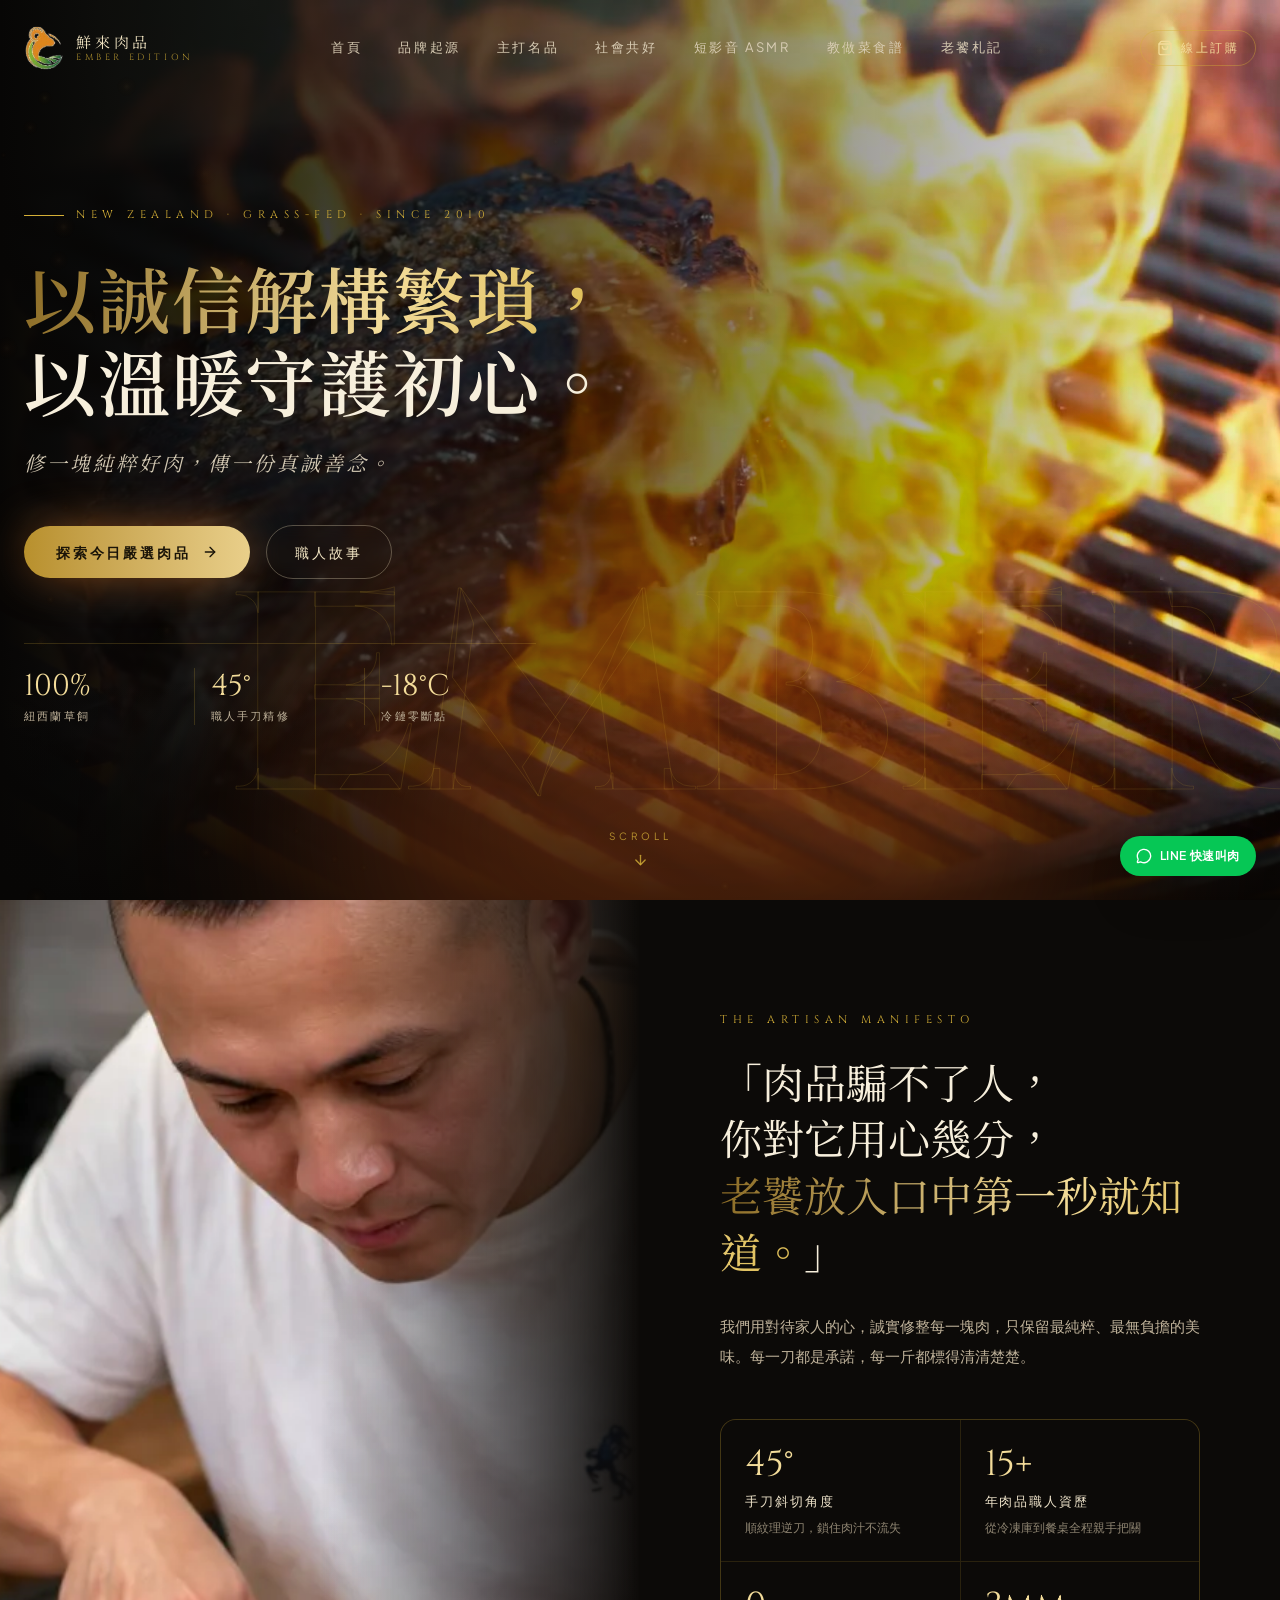
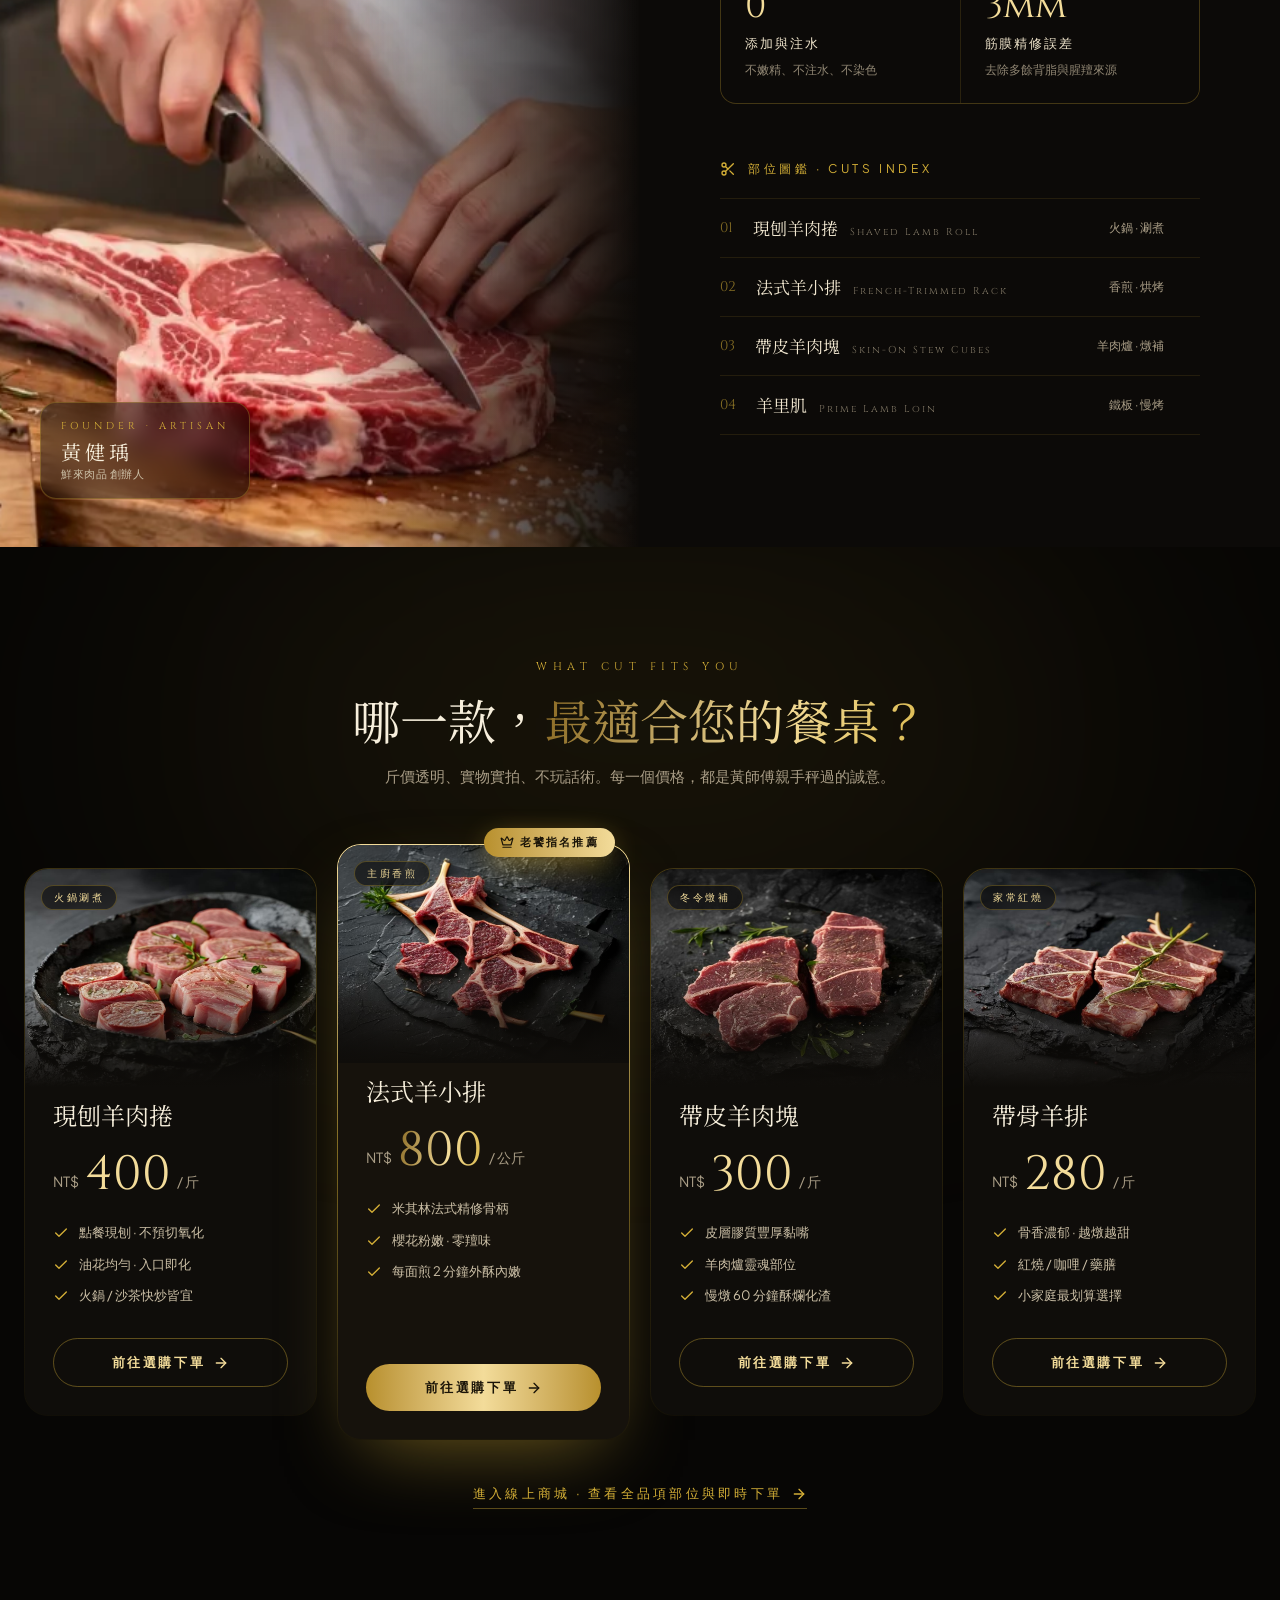
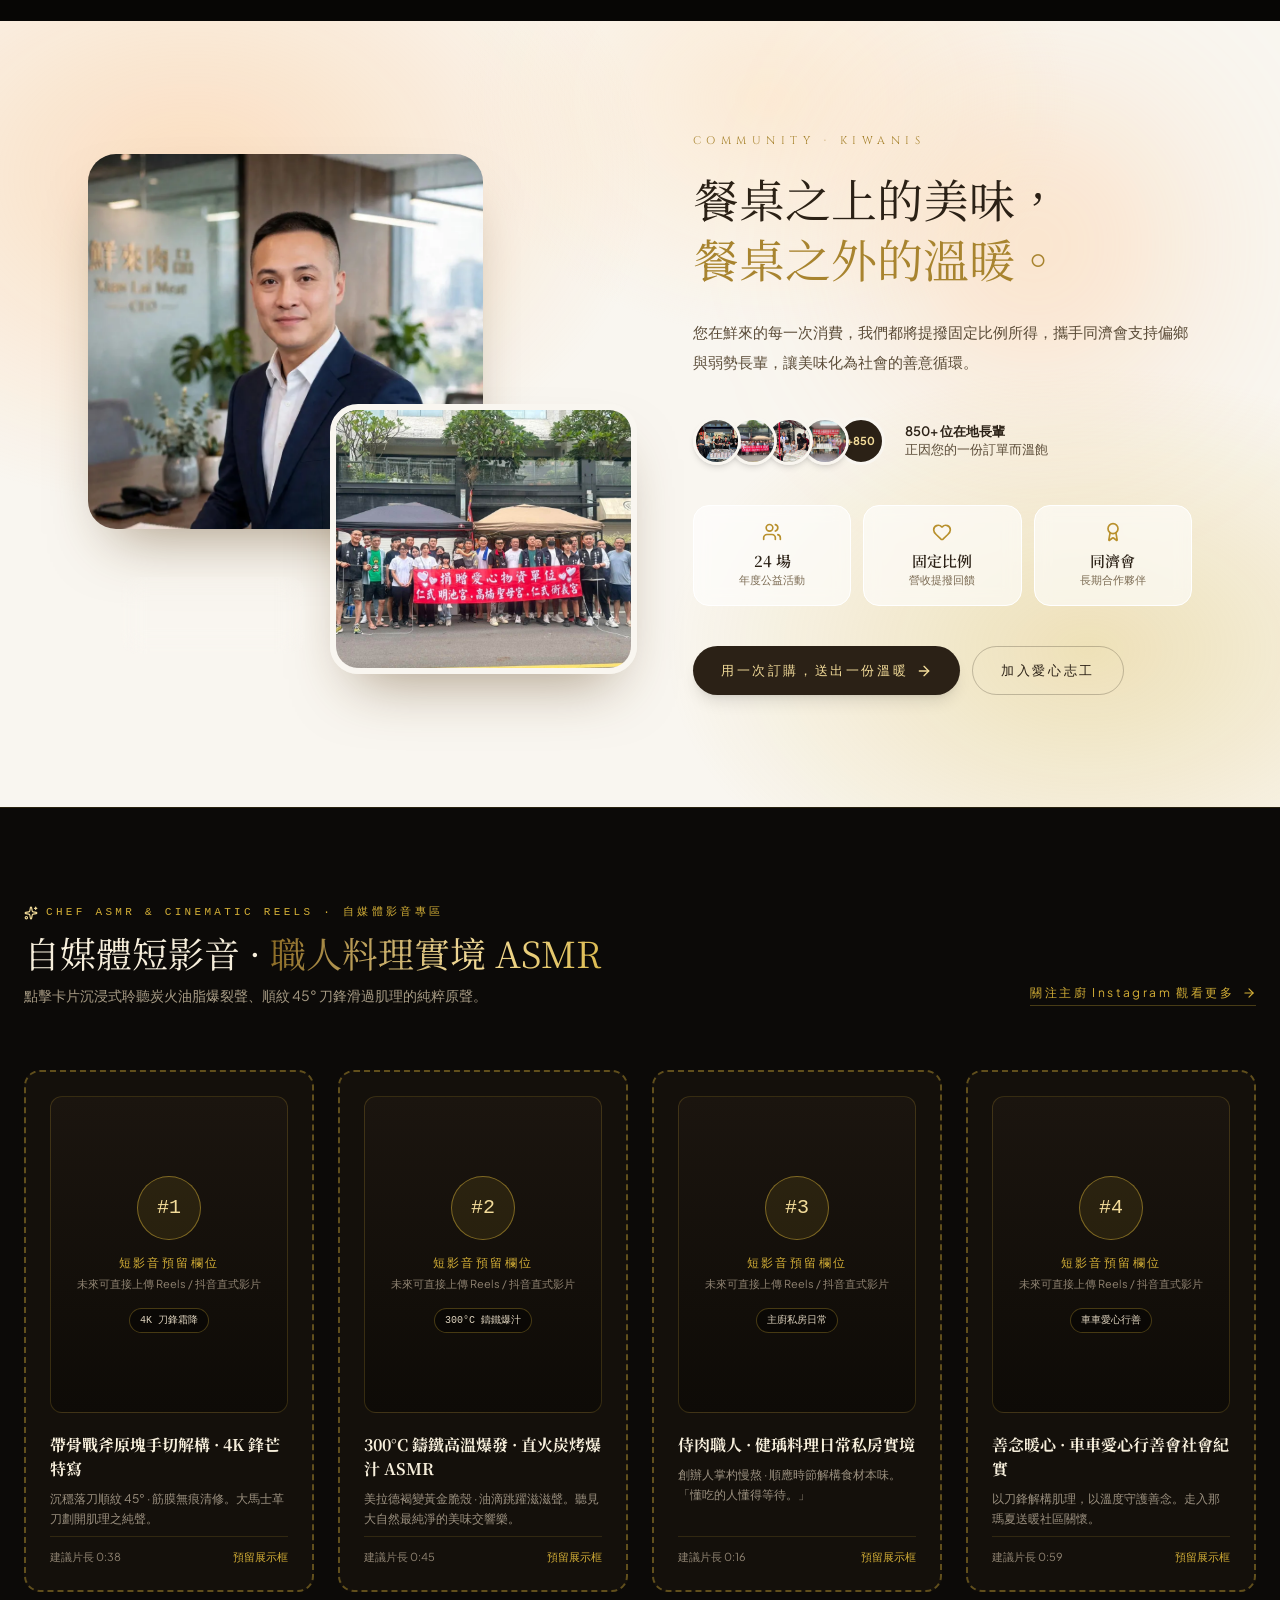
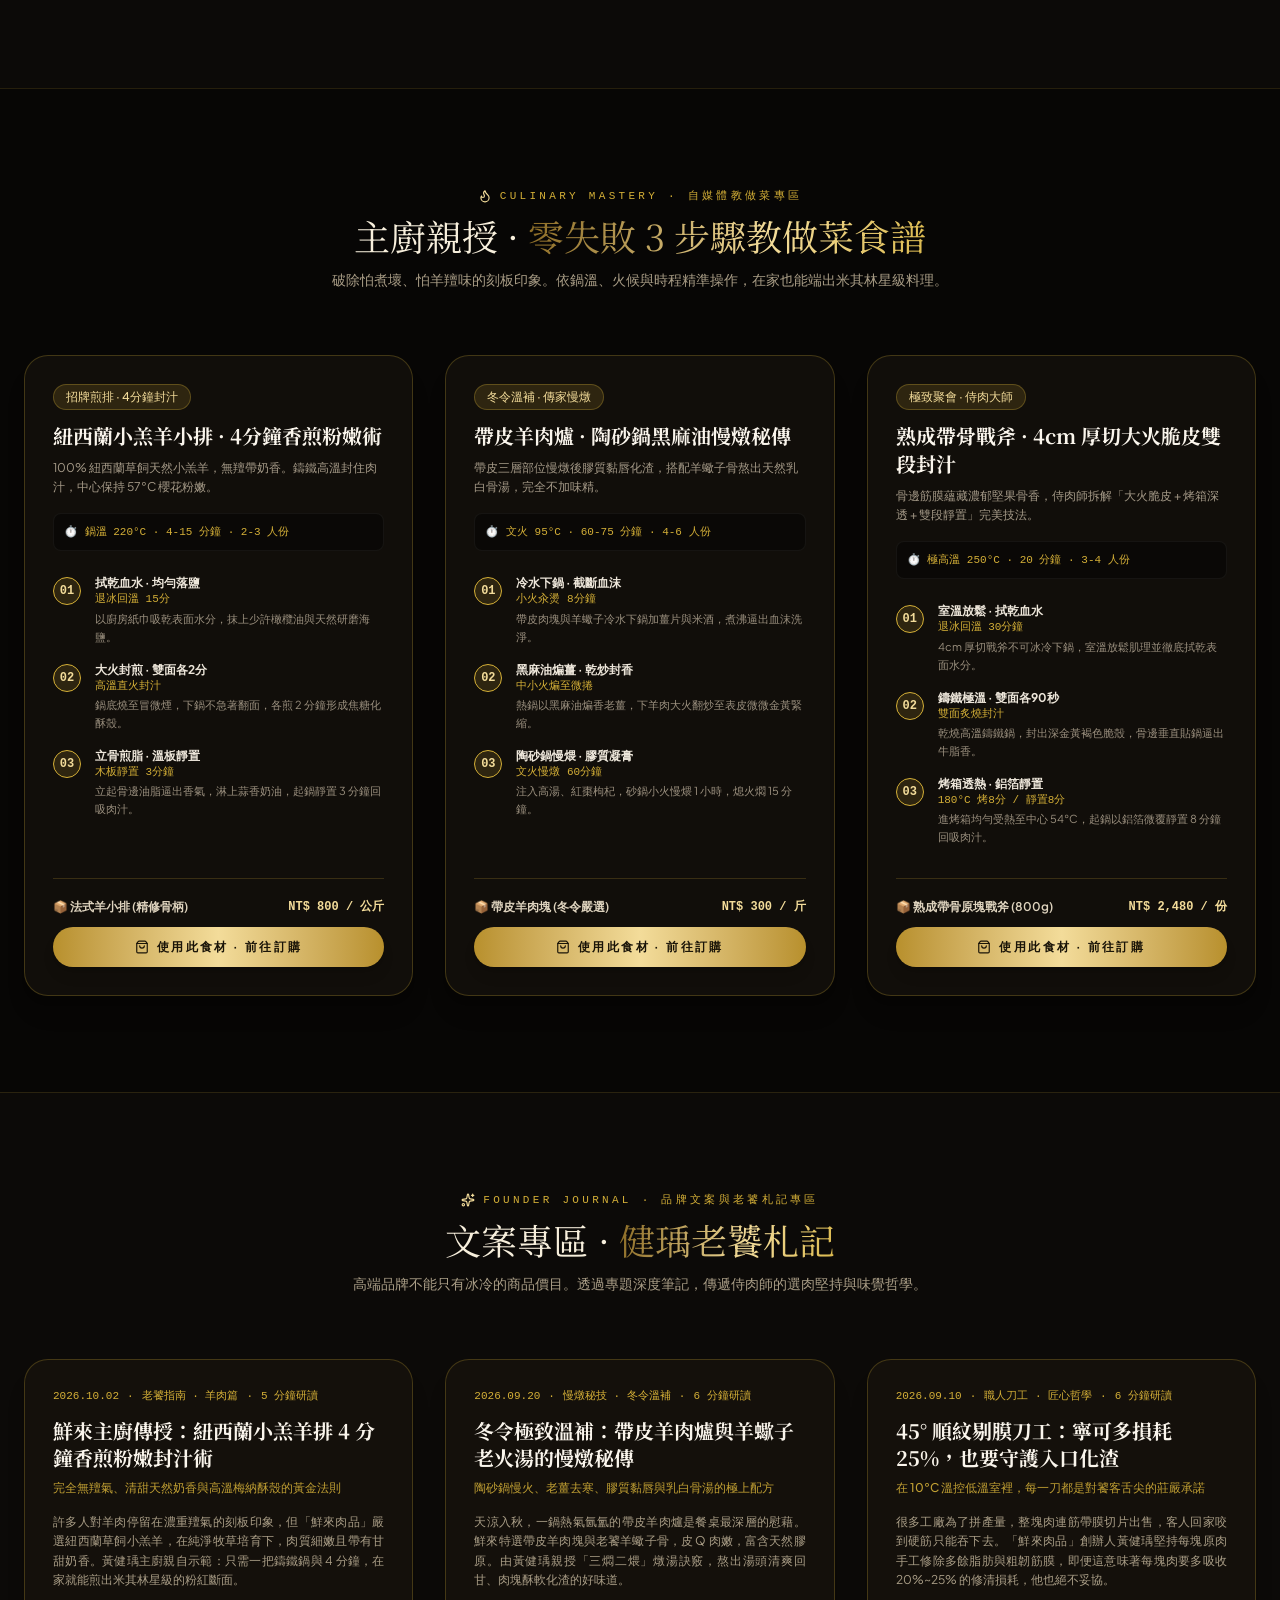
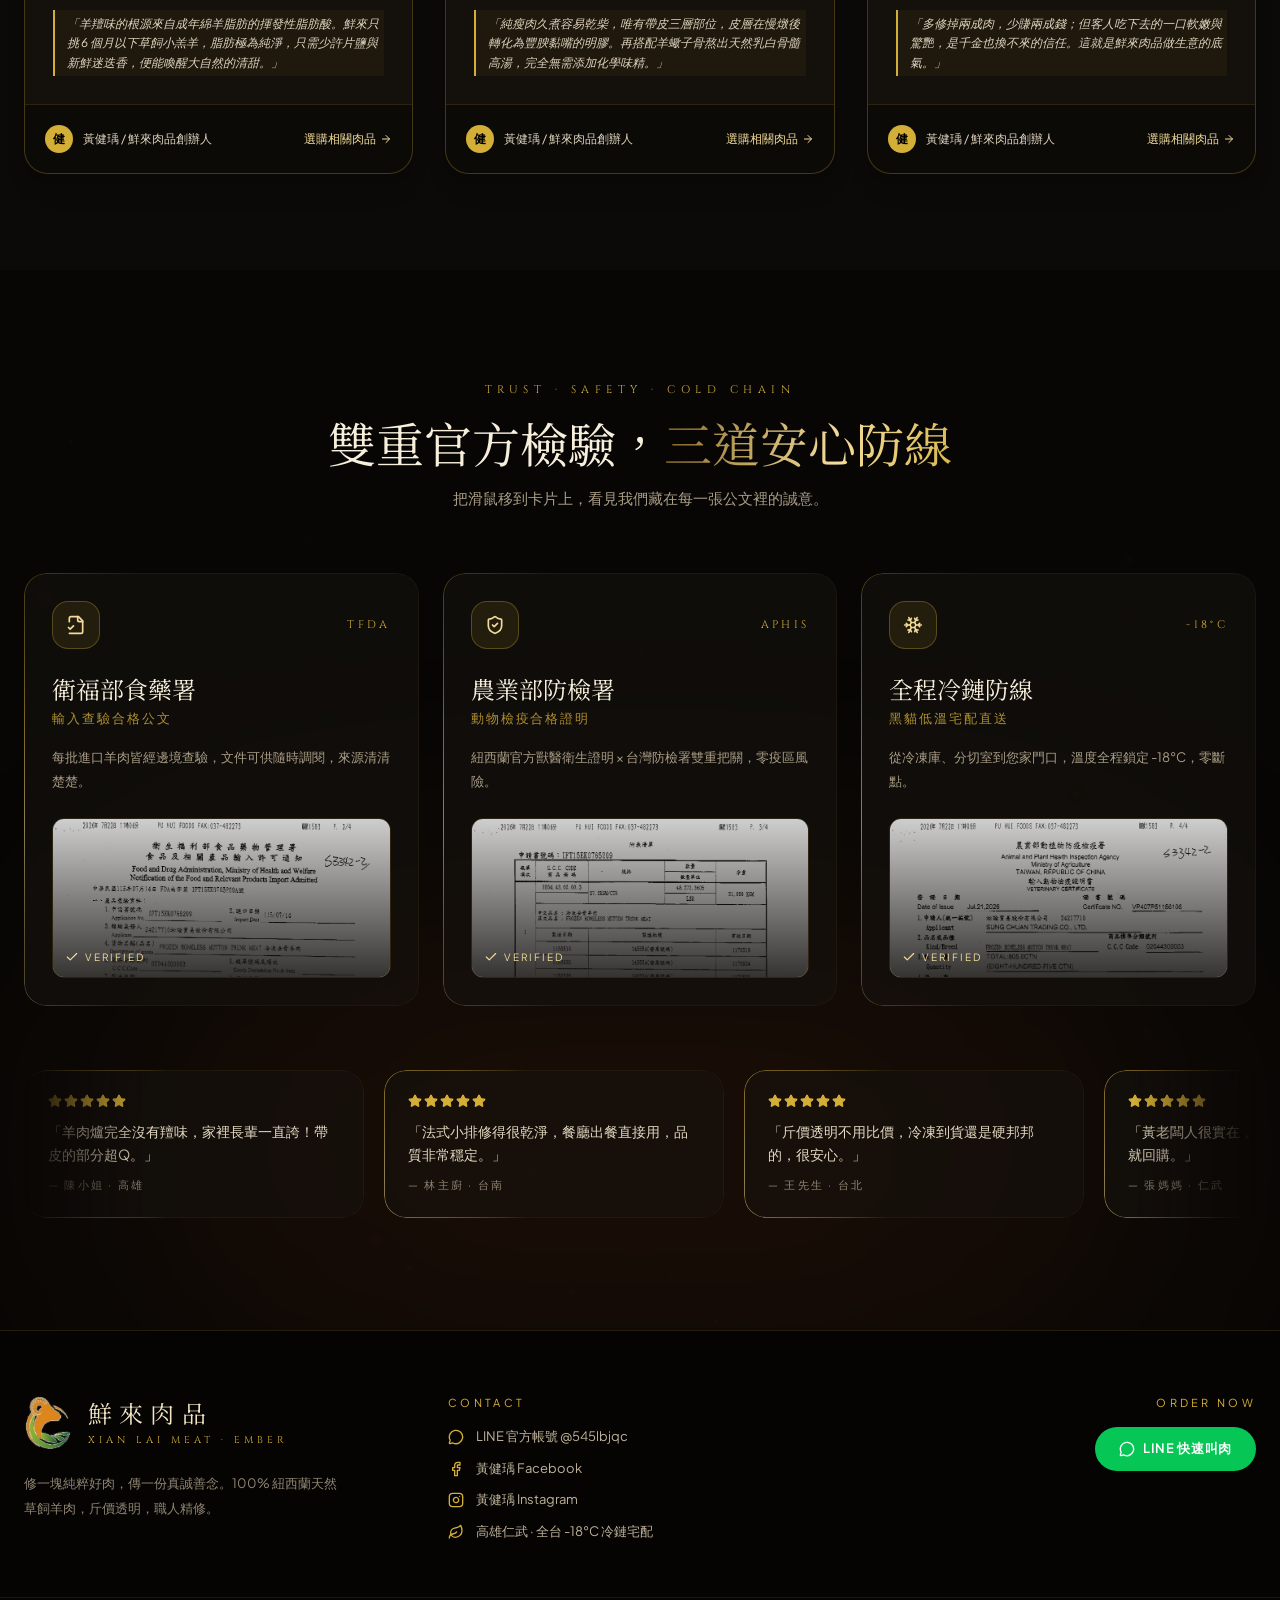
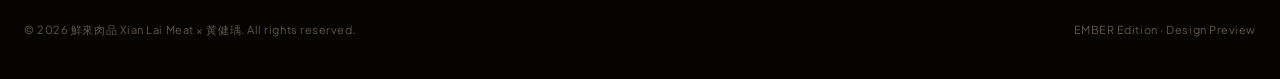
==== commit a4f4d544: "Isolate personal flagship site internal anchors (#shop) from commercial shop" ====
--- a/demo.html
+++ b/demo.html
@@ -1,1233 +1,104 @@
 <!doctype html>
 <html lang="zh-TW">
-<head>
-  <meta charset="UTF-8" />
-  <meta name="viewport" content="width=device-width, initial-scale=1.0, maximum-scale=5.0" />
-  <title>鮮來肉品 · 自媒體教做菜與品牌文案專區提案展示 (Client Demo)</title>
-  <meta name="description" content="鮮來肉品旗艦店全新規劃：自媒體教做菜專區、主廚料理短影音 ASMR、老饕學堂品牌文案與食材一鍵訂購方案。" />
-  <link rel="icon" type="image/png" href="./images/xianlai_logo_20261011.png" />
-  <link rel="preconnect" href="https://fonts.googleapis.com" />
-  <link rel="preconnect" href="https://fonts.gstatic.com" crossorigin />
-  <link href="https://fonts.googleapis.com/css2?family=Cinzel:wght@500;600;700;900&family=Noto+Serif+TC:wght@400;500;600;700;900&family=Plus+Jakarta+Sans:wght@300;400;500;600;700&display=swap" rel="stylesheet" />
-  <style>
-    :root {
-      --bg-dark: #070605;
-      --bg-card: #0f0d0b;
-      --bg-card-hover: #161411;
-      --border-gold: rgba(201, 152, 91, 0.25);
-      --border-gold-bright: rgba(201, 152, 91, 0.6);
-      --gold-primary: #c9985b;
-      --gold-light: #f5efe6;
-      --gold-amber: #e5a95d;
-      --gold-gradient: linear-gradient(135deg, #e5be82 0%, #c9985b 50%, #8e622b 100%);
-      --text-main: #f5efe6;
-      --text-muted: #9b9080;
-      --text-dim: #6d6457;
-    }
-    * { box-sizing: border-box; margin: 0; padding: 0; }
-    html { scroll-behavior: smooth; font-size: 16px; background-color: var(--bg-dark); color: var(--text-main); }
-    body {
-      font-family: 'Plus Jakarta Sans', 'Noto Serif TC', -apple-system, BlinkMacSystemFont, serif;
-      line-height: 1.6;
-      background-color: var(--bg-dark);
-      overflow-x: hidden;
-      -webkit-font-smoothing: antialiased;
-    }
-
-    /* Client Banner */
-    .client-banner {
-      background: linear-gradient(90deg, #1f1406 0%, #38250e 50%, #1f1406 100%);
-      border-bottom: 1px solid rgba(201, 152, 91, 0.4);
-      padding: 12px 20px;
-      position: sticky;
-      top: 0;
-      z-index: 100;
-      box-shadow: 0 4px 20px rgba(0, 0, 0, 0.5);
-    }
-    .client-banner-inner {
-      max-width: 1200px;
-      margin: 0 auto;
-      display: flex;
-      flex-wrap: wrap;
-      align-items: center;
-      justify-content: space-between;
-      gap: 12px;
-    }
-    .client-badge {
-      display: inline-flex;
-      align-items: center;
-      gap: 8px;
-      background: rgba(201, 152, 91, 0.2);
-      border: 1px solid var(--gold-primary);
-      padding: 4px 12px;
-      border-radius: 999px;
-      font-size: 11px;
-      font-weight: 700;
-      letter-spacing: 0.1em;
-      color: var(--gold-amber);
-      text-transform: uppercase;
-    }
-    .client-banner-title {
-      font-size: 13px;
-      color: #faf5ec;
-      display: flex;
-      align-items: center;
-      gap: 8px;
-    }
-    .client-nav-links {
-      display: flex;
-      align-items: center;
-      gap: 10px;
-      font-size: 12px;
-    }
-    .client-nav-btn {
-      color: #ded3be;
-      text-decoration: none;
-      padding: 5px 12px;
-      border-radius: 4px;
-      border: 1px solid rgba(201, 152, 91, 0.3);
-      transition: all 0.2s ease;
-      background: rgba(0,0,0,0.3);
-    }
-    .client-nav-btn:hover {
-      border-color: var(--gold-primary);
-      color: #fff;
-      background: rgba(201, 152, 91, 0.2);
-    }
-    .client-nav-btn.primary {
-      background: var(--gold-gradient);
-      color: #0c0d0e;
-      font-weight: 700;
-      border: none;
-    }
-
-    /* Container */
-    .container {
-      max-width: 1200px;
-      margin: 0 auto;
-      padding: 0 20px;
-    }
-
-    /* Header Hero */
-    .demo-hero {
-      padding: 60px 0 40px;
-      text-align: center;
-      position: relative;
-      background: radial-gradient(circle at 50% 30%, rgba(201, 152, 91, 0.12) 0%, transparent 70%);
-      border-bottom: 1px solid rgba(201, 152, 91, 0.15);
-    }
-    .hero-eyebrow {
-      font-family: 'Cinzel', serif;
-      font-size: 12px;
-      letter-spacing: 0.3em;
-      color: var(--gold-primary);
-      text-transform: uppercase;
-      margin-bottom: 12px;
-    }
-    .hero-title {
-      font-family: 'Noto Serif TC', serif;
-      font-size: clamp(28px, 4.5vw, 44px);
-      font-weight: 900;
-      letter-spacing: 0.05em;
-      line-height: 1.25;
-      color: #faf5ec;
-      margin-bottom: 16px;
-    }
-    .hero-desc {
-      max-width: 760px;
-      margin: 0 auto 28px;
-      color: var(--text-muted);
-      font-size: 15px;
-      line-height: 1.8;
-    }
-    .proposal-tag-group {
-      display: flex;
-      flex-wrap: wrap;
-      justify-content: center;
-      gap: 10px;
-    }
-    .proposal-tag {
-      padding: 6px 14px;
-      background: rgba(255,255,255,0.03);
-      border: 1px solid rgba(201,152,91,0.25);
-      border-radius: 999px;
-      font-size: 12px;
-      color: #ded3be;
-    }
-
-    /* Section Headers */
-    .section-wrap {
-      padding: 70px 0;
-      position: relative;
-    }
-    .section-wrap.alt-bg {
-      background: #0b0907;
-      border-top: 1px solid rgba(201, 152, 91, 0.15);
-      border-bottom: 1px solid rgba(201, 152, 91, 0.15);
-    }
-    .section-header {
-      margin-bottom: 40px;
-      display: flex;
-      flex-direction: column;
-      gap: 8px;
-    }
-    .section-tag {
-      font-family: 'Cinzel', serif;
-      font-size: 11px;
-      letter-spacing: 0.25em;
-      color: var(--gold-primary);
-      text-transform: uppercase;
-    }
-    .section-title {
-      font-family: 'Noto Serif TC', serif;
-      font-size: clamp(24px, 3.2vw, 34px);
-      font-weight: 700;
-      color: #faf5ec;
-      letter-spacing: 0.03em;
-    }
-    .section-subtitle {
-      color: var(--text-muted);
-      font-size: 14px;
-      max-width: 680px;
-    }
-
-    /* Video Reels Grid */
-    .reels-grid {
-      display: grid;
-      grid-template-columns: repeat(auto-fill, minmax(270px, 1fr));
-      gap: 20px;
-    }
-    .reel-card {
-      background: var(--bg-card);
-      border: 1px solid var(--border-gold);
-      border-radius: 8px;
-      overflow: hidden;
-      cursor: pointer;
-      transition: all 0.3s cubic-bezier(0.16, 1, 0.3, 1);
-      display: flex;
-      flex-direction: column;
-    }
-    .reel-card:hover {
-      transform: translateY(-4px);
-      border-color: var(--gold-primary);
-      box-shadow: 0 12px 30px rgba(0,0,0,0.6), 0 0 20px rgba(201, 152, 91, 0.2);
-    }
-    .reel-thumb-wrap {
-      position: relative;
-      aspect-ratio: 9/16;
-      max-height: 380px;
-      background: #000;
-      overflow: hidden;
-    }
-    .reel-thumb-wrap img {
-      width: 100%;
-      height: 100%;
-      object-fit: cover;
-      transition: transform 0.5s ease;
-    }
-    .reel-card:hover .reel-thumb-wrap img {
-      transform: scale(1.04);
-    }
-    .reel-overlay {
-      position: absolute;
-      inset: 0;
-      background: linear-gradient(180deg, rgba(0,0,0,0.2) 0%, rgba(0,0,0,0.1) 40%, rgba(0,0,0,0.85) 100%);
-      display: flex;
-      flex-direction: column;
-      justify-content: space-between;
-      padding: 14px;
-    }
-    .reel-badge {
-      align-self: flex-start;
-      background: rgba(0,0,0,0.6);
-      backdrop-filter: blur(8px);
-      border: 1px solid rgba(201,152,91,0.5);
-      color: #faf5ec;
-      font-size: 10px;
-      padding: 3px 8px;
-      border-radius: 4px;
-      font-family: monospace;
-    }
-    .reel-play-btn {
-      align-self: center;
-      width: 48px;
-      height: 48px;
-      border-radius: 50%;
-      background: rgba(201, 152, 91, 0.9);
-      color: #0c0d0e;
-      display: flex;
-      align-items: center;
-      justify-content: center;
-      box-shadow: 0 4px 15px rgba(0,0,0,0.5);
-      transition: transform 0.2s ease;
-      font-size: 18px;
-    }
-    .reel-card:hover .reel-play-btn {
-      transform: scale(1.15);
-      background: #fff;
-    }
-    .reel-bottom-info {
-      color: #fff;
-    }
-    .reel-duration {
-      font-size: 11px;
-      font-family: monospace;
-      color: #ded3be;
-    }
-    .reel-card-body {
-      padding: 16px;
-      flex: 1;
-      display: flex;
-      flex-direction: column;
-      justify-content: space-between;
-      gap: 12px;
-    }
-    .reel-card-title {
-      font-size: 15px;
-      font-weight: 700;
-      color: #faf5ec;
-      line-height: 1.4;
-      font-family: 'Noto Serif TC', serif;
-    }
-    .reel-card-sub {
-      font-size: 12px;
-      color: var(--text-muted);
-      line-height: 1.5;
-    }
-    .reel-card-action {
-      display: flex;
-      align-items: center;
-      justify-content: space-between;
-      padding-top: 10px;
-      border-top: 1px solid rgba(201, 152, 91, 0.15);
-      font-size: 12px;
-    }
-    .reel-card-btn {
-      color: var(--gold-amber);
-      font-weight: 600;
-      text-decoration: none;
-      display: inline-flex;
-      align-items: center;
-      gap: 4px;
-    }
-
-    /* Cooking Recipes 3-Step Section */
-    .recipes-grid {
-      display: grid;
-      grid-template-columns: repeat(auto-fit, minmax(330px, 1fr));
-      gap: 24px;
-    }
-    .recipe-card {
-      background: var(--bg-card);
-      border: 1px solid var(--border-gold);
-      border-radius: 8px;
-      padding: 24px;
-      display: flex;
-      flex-direction: column;
-      gap: 20px;
-      position: relative;
-    }
-    .recipe-card:hover {
-      border-color: var(--gold-primary);
-    }
-    .recipe-header {
-      display: flex;
-      flex-direction: column;
-      gap: 8px;
-    }
-    .recipe-tag {
-      font-size: 11px;
-      color: var(--gold-primary);
-      letter-spacing: 0.1em;
-      text-transform: uppercase;
-      font-weight: 700;
-    }
-    .recipe-title {
-      font-family: 'Noto Serif TC', serif;
-      font-size: 18px;
-      font-weight: 700;
-      color: #faf5ec;
-      line-height: 1.35;
-    }
-    .recipe-specs {
-      display: flex;
-      flex-wrap: wrap;
-      gap: 10px;
-      font-size: 12px;
-      color: var(--text-muted);
-      background: rgba(255,255,255,0.03);
-      padding: 6px 12px;
-      border-radius: 4px;
-      border: 1px solid rgba(255,255,255,0.05);
-    }
-    .recipe-steps-list {
-      display: flex;
-      flex-direction: column;
-      gap: 14px;
-    }
-    .step-item {
-      display: flex;
-      gap: 14px;
-      align-items: flex-start;
-    }
-    .step-num {
-      width: 28px;
-      height: 28px;
-      border-radius: 50%;
-      background: rgba(201, 152, 91, 0.15);
-      border: 1px solid var(--gold-primary);
-      color: var(--gold-amber);
-      font-size: 12px;
-      font-weight: 700;
-      display: flex;
-      align-items: center;
-      justify-content: center;
-      flex-shrink: 0;
-      font-family: monospace;
-    }
-    .step-content {
-      flex: 1;
-    }
-    .step-name {
-      font-size: 13px;
-      font-weight: 700;
-      color: #ded3be;
-      margin-bottom: 2px;
-    }
-    .step-metric {
-      font-size: 11px;
-      color: var(--gold-primary);
-      font-family: monospace;
-      margin-bottom: 3px;
-    }
-    .step-desc {
-      font-size: 12px;
-      color: #a89f91;
-      line-height: 1.5;
-    }
-    .recipe-bundle-box {
-      background: linear-gradient(135deg, rgba(201, 152, 91, 0.08) 0%, rgba(201, 152, 91, 0.02) 100%);
-      border: 1px solid rgba(201, 152, 91, 0.3);
-      border-radius: 6px;
-      padding: 14px;
-      margin-top: auto;
-    }
-    .bundle-header {
-      display: flex;
-      justify-content: space-between;
-      align-items: center;
-      margin-bottom: 8px;
-    }
-    .bundle-name {
-      font-size: 13px;
-      font-weight: 700;
-      color: #faf5ec;
-    }
-    .bundle-price {
-      font-size: 16px;
-      font-weight: 900;
-      color: var(--gold-amber);
-      font-family: monospace;
-    }
-    .bundle-desc {
-      font-size: 11px;
-      color: #9b9080;
-      margin-bottom: 12px;
-      line-height: 1.4;
-    }
-    .order-cta-btn {
-      display: block;
-      width: 100%;
-      text-align: center;
-      background: var(--gold-gradient);
-      color: #0c0d0e;
-      padding: 10px 16px;
-      border-radius: 4px;
-      font-size: 13px;
-      font-weight: 700;
-      text-decoration: none;
-      transition: opacity 0.2s;
-    }
-    .order-cta-btn:hover {
-      opacity: 0.9;
-    }
-
-    /* Magazine Articles Section */
-    .articles-grid {
-      display: grid;
-      grid-template-columns: repeat(auto-fit, minmax(320px, 1fr));
-      gap: 28px;
-    }
-    .article-card {
-      background: var(--bg-card);
-      border: 1px solid var(--border-gold);
-      border-radius: 8px;
-      overflow: hidden;
-      display: flex;
-      flex-direction: column;
-      transition: all 0.3s ease;
-    }
-    .article-card:hover {
-      border-color: var(--gold-primary);
-      box-shadow: 0 10px 30px rgba(0,0,0,0.5);
-    }
-    .article-card-header {
-      padding: 24px 24px 16px;
-      border-bottom: 1px solid rgba(255,255,255,0.05);
-    }
-    .article-meta {
-      display: flex;
-      flex-wrap: wrap;
-      align-items: center;
-      gap: 8px;
-      font-size: 11px;
-      color: var(--gold-primary);
-      font-family: monospace;
-      margin-bottom: 10px;
-    }
-    .article-title {
-      font-family: 'Noto Serif TC', serif;
-      font-size: 20px;
-      font-weight: 700;
-      color: #faf5ec;
-      line-height: 1.35;
-      margin-bottom: 8px;
-    }
-    .article-sub {
-      font-size: 13px;
-      color: var(--gold-amber);
-      line-height: 1.4;
-    }
-    .article-card-body {
-      padding: 20px 24px;
-      flex: 1;
-      display: flex;
-      flex-direction: column;
-      gap: 16px;
-    }
-    .article-lead {
-      font-size: 13px;
-      color: #c4b9a9;
-      line-height: 1.7;
-      text-align: justify;
-    }
-    .quote-box {
-      border-left: 3px solid var(--gold-primary);
-      padding: 10px 14px;
-      background: rgba(201,152,91,0.06);
-      font-size: 12px;
-      color: #ded3be;
-      font-style: italic;
-      line-height: 1.6;
-    }
-    .article-card-footer {
-      padding: 16px 24px;
-      background: rgba(0,0,0,0.2);
-      border-top: 1px solid rgba(255,255,255,0.05);
-      display: flex;
-      align-items: center;
-      justify-content: space-between;
-    }
-    .author-pill {
-      display: flex;
-      align-items: center;
-      gap: 8px;
-      font-size: 12px;
-      color: #ded3be;
-    }
-    .author-avatar {
-      width: 26px;
-      height: 26px;
-      border-radius: 50%;
-      background: var(--gold-primary);
-      color: #0c0d0e;
-      display: flex;
-      align-items: center;
-      justify-content: center;
-      font-weight: 700;
-      font-size: 11px;
-    }
-
-    /* Modal for Video ASMR */
-    .modal-backdrop {
-      display: none;
-      position: fixed;
-      inset: 0;
-      background: rgba(0,0,0,0.88);
-      backdrop-filter: blur(8px);
-      z-index: 1000;
-      align-items: center;
-      justify-content: center;
-      padding: 20px;
-    }
-    .modal-backdrop.active {
-      display: flex;
-    }
-    .modal-box {
-      background: #121319;
-      border: 1px solid var(--gold-primary);
-      border-radius: 10px;
-      max-width: 900px;
-      width: 100%;
-      max-height: 90vh;
-      overflow-y: auto;
-      display: grid;
-      grid-template-columns: 1fr;
-      box-shadow: 0 20px 60px rgba(0,0,0,0.8);
-      position: relative;
-    }
-    @media(min-width: 768px) {
-      .modal-box {
-        grid-template-columns: 1.2fr 1fr;
+  <head>
+    <meta charset="UTF-8" />
+    <meta name="viewport" content="width=device-width, initial-scale=1.0, maximum-scale=5.0" />
+    <title>鮮來肉品 × 黃健瑀 · EMBER 旗艦完整成品展示版 (Demo)</title>
+    <meta name="description" content="鮮來肉品 EMBER 版：100% 紐西蘭草飼羊肉，職人 45° 手刀精修，斤價透明，-18°C 冷鏈直送。" />
+    <meta name="theme-color" content="#070605" />
+    <link rel="canonical" href="https://a00680068.github.io/xianlai-flagship/ember.html" />
+    <meta property="og:type" content="website" />
+    <meta property="og:url" content="https://a00680068.github.io/xianlai-flagship/ember.html" />
+    <meta property="og:locale" content="zh_TW" />
+    <meta property="og:title" content="鮮來肉品 × 黃健瑀 · EMBER 炭火餘燼版" />
+    <meta property="og:description" content="以誠信解構繁瑣，以溫暖守護初心。修一塊純粹好肉，傳一份真誠善念。" />
+    <meta property="og:image" content="https://a00680068.github.io/xianlai-flagship/videos/steak_poster.jpg" />
+    <script type="application/ld+json" id="ember-structured-data">
+      {
+        "@context": "https://schema.org",
+        "@graph": [
+          {
+            "@type": "Organization",
+            "@id": "https://a00680068.github.io/xianlai-flagship/ember.html#organization",
+            "name": "鮮來肉品",
+            "alternateName": "XIAN LAI MEAT",
+            "url": "https://a00680068.github.io/xianlai-flagship/ember.html",
+            "logo": {
+              "@type": "ImageObject",
+              "url": "https://a00680068.github.io/xianlai-flagship/images/xianlai_logo_20261011.png",
+              "contentUrl": "https://a00680068.github.io/xianlai-flagship/images/xianlai_logo_20261011.png",
+              "width": 138,
+              "height": 160
+            },
+            "sameAs": [
+              "https://line.me/R/ti/p/@545lbjqc?oat_content=qr"
+            ],
+            "contactPoint": {
+              "@type": "ContactPoint",
+              "contactType": "customer service",
+              "url": "https://line.me/R/ti/p/@545lbjqc?oat_content=qr",
+              "availableLanguage": ["zh-Hant"]
+            },
+            "description": "鮮來肉品提供職人精修肉品選購與冷鏈宅配服務。",
+            "founder": {
+              "@id": "https://a00680068.github.io/xianlai-flagship/ember.html#founder"
+            }
+          },
+          {
+            "@type": "Person",
+            "@id": "https://a00680068.github.io/xianlai-flagship/ember.html#founder",
+            "name": "黃健瑀",
+            "jobTitle": "創辦人",
+            "url": "https://a00680068.github.io/xianlai-flagship/ember.html#story",
+            "image": "https://a00680068.github.io/xianlai-flagship/images/founder_portrait_20261011.png",
+            "sameAs": [
+              "https://www.facebook.com/huang.jian.yu.668766",
+              "https://www.instagram.com/s7910062003/"
+            ],
+            "worksFor": {
+              "@id": "https://a00680068.github.io/xianlai-flagship/ember.html#organization"
+            }
+          },
+          {
+            "@type": "WebPage",
+            "@id": "https://a00680068.github.io/xianlai-flagship/ember.html#webpage",
+            "url": "https://a00680068.github.io/xianlai-flagship/ember.html",
+            "name": "鮮來肉品 × 黃健瑀 · EMBER 炭火餘燼版",
+            "description": "鮮來肉品 EMBER 炭火餘燼版，介紹創辦人黃健瑀、職人肉品選購與社會共好活動。",
+            "inLanguage": "zh-Hant-TW",
+            "publisher": {
+              "@id": "https://a00680068.github.io/xianlai-flagship/ember.html#organization"
+            },
+            "about": [
+              {
+                "@id": "https://a00680068.github.io/xianlai-flagship/ember.html#organization"
+              },
+              {
+                "@id": "https://a00680068.github.io/xianlai-flagship/ember.html#founder"
+              }
+            ],
+            "primaryImageOfPage": {
+              "@type": "ImageObject",
+              "url": "https://a00680068.github.io/xianlai-flagship/videos/steak_poster.jpg",
+              "contentUrl": "https://a00680068.github.io/xianlai-flagship/videos/steak_poster.jpg"
+            }
+          }
+        ]
       }
-    }
-    .modal-close-btn {
-      position: absolute;
-      top: 12px;
-      right: 12px;
-      width: 32px;
-      height: 32px;
-      border-radius: 50%;
-      background: rgba(0,0,0,0.6);
-      border: 1px solid rgba(255,255,255,0.2);
-      color: #fff;
-      display: flex;
-      align-items: center;
-      justify-content: center;
-      cursor: pointer;
-      z-index: 10;
-      font-size: 16px;
-    }
-    .modal-media-col {
-      background: #000;
-      display: flex;
-      align-items: center;
-      justify-content: center;
-      min-height: 300px;
-    }
-    .modal-media-col video {
-      width: 100%;
-      height: 100%;
-      max-height: 480px;
-      object-fit: cover;
-    }
-    .modal-info-col {
-      padding: 24px;
-      display: flex;
-      flex-direction: column;
-      justify-content: space-between;
-      gap: 16px;
-    }
-
-    /* Comparison Box for Client */
-    .proposal-insights-box {
-      background: #14120e;
-      border: 1px solid rgba(201, 152, 91, 0.4);
-      border-radius: 8px;
-      padding: 28px;
-      margin-top: 50px;
-    }
-    .insights-grid {
-      display: grid;
-      grid-template-columns: repeat(auto-fit, minmax(280px, 1fr));
-      gap: 20px;
-      margin-top: 20px;
-    }
-    .insight-card {
-      background: rgba(255,255,255,0.02);
-      border: 1px solid rgba(201,152,91,0.2);
-      padding: 16px;
-      border-radius: 6px;
-    }
-    .insight-card h4 {
-      font-size: 14px;
-      color: var(--gold-amber);
-      margin-bottom: 8px;
-      display: flex;
-      align-items: center;
-      gap: 6px;
-    }
-    .insight-card p {
-      font-size: 12px;
-      color: #b8ab9a;
-      line-height: 1.6;
-    }
-
-    /* Footer */
-    .demo-footer {
-      padding: 40px 0;
-      text-align: center;
-      border-top: 1px solid rgba(201, 152, 91, 0.2);
-      font-size: 13px;
-      color: var(--text-dim);
-    }
-  </style>
-</head>
-<body>
-
-  <!-- Sticky Client Demo Header Banner -->
-  <div class="client-banner">
-    <div class="client-banner-inner">
-      <div class="client-banner-title">
-        <span class="client-badge">PROPOSAL DEMO</span>
-        <strong>鮮來肉品 · 自媒體教做菜與品牌文案專區 提案展示</strong>
-      </div>
-      <div class="client-nav-links">
-        <a href="#recipes-section" class="client-nav-btn">🍴 教做菜專區</a>
-        <a href="#reels-section" class="client-nav-btn">🎬 短影音 ASMR</a>
-        <a href="#articles-section" class="client-nav-btn">📖 品牌文案專區</a>
-        <a href="https://xianlai-meat.vercel.app" target="_blank" class="client-nav-btn">🏛️ EMBER 官網</a>
-        <a href="https://xianlai-web-production.up.railway.app/#shop" target="_blank" class="client-nav-btn primary">🛒 訂購後台</a>
-      </div>
-    </div>
-  </div>
-
-  <!-- Hero Header -->
-  <header class="demo-hero">
-    <div class="container">
-      <div class="hero-eyebrow">XIAN LAI MEAT · DIGITAL MEDIA & CONTENT STRATEGY</div>
-      <h1 class="hero-title">「以短影音傳授廚藝，以溫暖文案深植信任」</h1>
-      <p class="hero-desc">
-        為鮮來肉品量身打造之<strong>「自媒體專區」</strong>與<strong>「品牌老饕文案專區」</strong>提案展示。<br />
-        不只解決消費者「買了頂級羊肉不會煎、怕羶味」的顧慮，更能直接以<strong>【一鍵帶走食材包】</strong>無縫導流至 Railway 銷售結帳系統！
-      </p>
-      <div class="proposal-tag-group">
-        <span class="proposal-tag">✨ 兼顧手機與電腦完美排版</span>
-        <span class="proposal-tag">✨ 短影音 ASMR + 3步驟保證粉嫩食譜</span>
-        <span class="proposal-tag">✨ 一鍵跳轉 Railway 購買對應食材</span>
-        <span class="proposal-tag">✨ 創辦人黃健瑀專業職人背書</span>
-      </div>
-    </div>
-  </header>
-
-  <!-- 1. 教做菜專區 (Cooking Guides & 3-Step Recipes) -->
-  <section id="recipes-section" class="section-wrap">
-    <div class="container">
-      <div class="section-header">
-        <span class="section-tag">STEP-BY-STEP CULINARY GUIDE</span>
-        <h2 class="section-title">自媒體教做菜專區 · 零失敗 3 步驟食譜</h2>
-        <p class="section-subtitle">
-          消費者在官網選購肉品時，最常問「羊排怎麼煎才不會柴？」、「羊肉爐怎麼燉才沒有羶味？」。<br />
-          以清楚的時間、溫度、步驟指引，搭配「使用此食材立即訂購」按鈕，化被動流覽為主動購買！
-        </p>
-      </div>
-
-      <div class="recipes-grid">
-        <!-- Recipe 1: 紐西蘭小羔羊小排 -->
-        <div class="recipe-card">
-          <div class="recipe-header">
-            <div class="recipe-tag">招牌煎排 · 15分鐘即享</div>
-            <h3 class="recipe-title">紐西蘭小羔羊小排 · 4分鐘香煎粉嫩封汁</h3>
-            <div class="recipe-specs">
-              <span>🔥 鍋溫 220°C</span>
-              <span>⏱️ 4-15 分鐘</span>
-              <span>🍖 2-3 人份</span>
-            </div>
-          </div>
-
-          <div class="recipe-steps-list">
-            <div class="step-item">
-              <div class="step-num">01</div>
-              <div class="step-content">
-                <div class="step-name">拭乾血水 · 均勻落鹽</div>
-                <div class="step-metric">常溫回溫 15分鐘</div>
-                <div class="step-desc">小排完全退冰後以紙巾吸乾表面水分，抹上少許橄欖油與天然海鹽、研磨黑胡椒。</div>
-              </div>
-            </div>
-            <div class="step-item">
-              <div class="step-num">02</div>
-              <div class="step-content">
-                <div class="step-name">大火封煎 · 雙面各2分</div>
-                <div class="step-metric">鑄鐵高溫 / 直火封汁</div>
-                <div class="step-desc">大火將鍋底燒至冒微白煙，下鍋不急著翻動，每面煎 2 分鐘形成焦糖化梅納酥殼。</div>
-              </div>
-            </div>
-            <div class="step-item">
-              <div class="step-num">03</div>
-              <div class="step-content">
-                <div class="step-name">立骨煎脂 · 溫板靜置</div>
-                <div class="step-metric">靜置 3 分鐘回吸肉汁</div>
-                <div class="step-desc">骨邊立起貼鍋逼出油香，淋上蒜香奶油，起鍋置於溫木板靜置 3 分鐘，切開呈櫻花粉嫩！</div>
-              </div>
-            </div>
-          </div>
-
-          <div class="recipe-bundle-box">
-            <div class="bundle-header">
-              <span class="bundle-name">📦 推薦食材：紐西蘭小羔羊小排</span>
-              <span class="bundle-price">NT$ 800</span>
-            </div>
-            <p class="bundle-desc">100% 紐西蘭天然草飼 6 個月小羔羊，無羶帶奶香，附贈主廚香料配方。</p>
-            <a href="https://xianlai-web-production.up.railway.app/#shop" target="_blank" class="order-cta-btn">
-              🛒 使用此食材 · 前往訂購
-            </a>
-          </div>
-        </div>
-
-        <!-- Recipe 2: 帶皮羊肉爐慢燉 -->
-        <div class="recipe-card">
-          <div class="recipe-header">
-            <div class="recipe-tag">冬令溫補 · 傳家慢燉</div>
-            <h3 class="recipe-title">帶皮羊肉爐 · 陶砂鍋黑麻油慢燉秘傳</h3>
-            <div class="recipe-specs">
-              <span>🍲 微滾文火 95°C</span>
-              <span>⏱️ 60-75 分鐘</span>
-              <span>👨‍👩‍👧‍👦 4-6 人份</span>
-            </div>
-          </div>
-
-          <div class="recipe-steps-list">
-            <div class="step-item">
-              <div class="step-num">01</div>
-              <div class="step-content">
-                <div class="step-name">冷水汆燙 · 截斷血沫</div>
-                <div class="step-metric">小火汆燙 8分鐘</div>
-                <div class="step-desc">帶皮羊肉塊與羊蠍子骨必須冷水下鍋，加入老薑片與米酒，逼出骨髓血水後洗淨。</div>
-              </div>
-            </div>
-            <div class="step-item">
-              <div class="step-num">02</div>
-              <div class="step-content">
-                <div class="step-name">黑麻油煸薑 · 乾炒封香</div>
-                <div class="step-metric">中小火煸至薑片捲曲</div>
-                <div class="step-desc">熱鍋以純黑麻油將老薑煸至微捲焦香，放入羊肉塊大火翻炒至表皮金黃緊縮。</div>
-              </div>
-            </div>
-            <div class="step-item">
-              <div class="step-num">03</div>
-              <div class="step-content">
-                <div class="step-name">砂鍋慢煨 · 膠質凝膏</div>
-                <div class="step-metric">文火慢燉 60分鐘</div>
-                <div class="step-desc">移入陶砂鍋，注入高湯與紅棗枸杞，文火煨 1 小時熄火燜 15 分鐘，皮 Q 肉嫩黏唇。</div>
-              </div>
-            </div>
-          </div>
-
-          <div class="recipe-bundle-box">
-            <div class="bundle-header">
-              <span class="bundle-name">📦 推薦食材：鮮來帶皮羊肉塊</span>
-              <span class="bundle-price">NT$ 300 / 斤</span>
-            </div>
-            <p class="bundle-desc">厚切帶皮三層部位，燉後膠質豐腴彈牙，搭配老火湯底冬令暖心首選。</p>
-            <a href="https://xianlai-web-production.up.railway.app/#shop" target="_blank" class="order-cta-btn">
-              🛒 使用此食材 · 前往訂購
-            </a>
-          </div>
-        </div>
-
-        <!-- Recipe 3: 原塊厚切戰斧 -->
-        <div class="recipe-card">
-          <div class="recipe-header">
-            <div class="recipe-tag">極致聚會 · 侍肉大師</div>
-            <h3 class="recipe-title">熟成帶骨戰斧 · 4cm 厚切大火脆皮雙段封汁</h3>
-            <div class="recipe-specs">
-              <span>🔥 鍋溫 250°C</span>
-              <span>⏱️ 20 分鐘</span>
-              <span>🥩 3-4 人份</span>
-            </div>
-          </div>
-
-          <div class="recipe-steps-list">
-            <div class="step-item">
-              <div class="step-num">01</div>
-              <div class="step-content">
-                <div class="step-name">室溫放鬆 · 拭乾血水</div>
-                <div class="step-metric">退冰回溫 30分鐘</div>
-                <div class="step-desc">4cm 厚切戰斧不可冰冷下鍋，須於室溫放鬆肌理，徹底吸乾水分以利梅納反應。</div>
-              </div>
-            </div>
-            <div class="step-item">
-              <div class="step-num">02</div>
-              <div class="step-content">
-                <div class="step-name">鑄鐵極溫 · 雙面各90秒</div>
-                <div class="step-metric">極高溫乾燒 / 骨邊炙烤</div>
-                <div class="step-desc">封煎出深金黃褐色脆殼，並將骨邊垂直貼鍋逼出牛脂堅果骨香。</div>
-              </div>
-            </div>
-            <div class="step-item">
-              <div class="step-num">03</div>
-              <div class="step-content">
-                <div class="step-name">烤箱透熱 · 鋁箔靜置</div>
-                <div class="step-metric">180°C 烤8分 / 靜置8分</div>
-                <div class="step-desc">送入烤箱使中心均勻至 54°C，起鍋以鋁箔微覆靜置 8 分鐘讓肉汁回滲。</div>
-              </div>
-            </div>
-          </div>
-
-          <div class="recipe-bundle-box">
-            <div class="bundle-header">
-              <span class="bundle-name">📦 推薦食材：熟成帶骨原塊戰斧</span>
-              <span class="bundle-price">NT$ 2,480</span>
-            </div>
-            <p class="bundle-desc">800g 豪邁帶骨，結合老饕上蓋與肋眼心，附贈主廚特調香草海鹽。</p>
-            <a href="https://xianlai-web-production.up.railway.app/#shop" target="_blank" class="order-cta-btn">
-              🛒 使用此食材 · 前往訂購
-            </a>
-          </div>
-        </div>
-      </div>
-    </div>
-  </section>
-
-  <!-- 2. 短影音專區 (Reels & ASMR Short Videos) -->
-  <section id="reels-section" class="section-wrap alt-bg">
-    <div class="container">
-      <div class="section-header">
-        <span class="section-tag">CHEF ASMR & CINEMATIC REELS</span>
-        <h2 class="section-title">自媒體短影音專區 · 職人料理實境</h2>
-        <p class="section-subtitle">
-          現代自媒體講究「視覺衝擊」與「療癒聲音」。直火炭烤滋滋聲、順紋45°刀工切下、主廚掌杓慢熬，點擊卡片即可彈窗沈浸式試聽試看！
-        </p>
-      </div>
-
-      <div class="reels-grid">
-        <!-- Reel 1 -->
-        <div class="reel-card" onclick="openVideoModal('reel1')">
-          <div class="reel-thumb-wrap">
-            <img src="./videos/steak_poster.jpg" alt="4K 刀鋒特寫" />
-            <div class="reel-overlay">
-              <span class="reel-badge">🎧 刀鋒劃過霜降</span>
-              <div class="reel-play-btn">▶</div>
-              <div class="reel-bottom-info">
-                <span class="reel-duration">0:38 · 12.8 萬次播放</span>
-              </div>
-            </div>
-          </div>
-          <div class="reel-card-body">
-            <div>
-              <h4 class="reel-card-title">帶骨戰斧原塊手切解構 · 4K 鋒芒特寫</h4>
-              <p class="reel-card-sub">沉穩落刀順紋 45° · 筋膜無痕清修。大馬士革刀劃開肌理的極致純聲。</p>
-            </div>
-            <div class="reel-card-action">
-              <span class="author-pill">
-                <span class="author-avatar">健</span>
-                黃健瑀 主廚示範
-              </span>
-              <span class="reel-card-btn">點擊播放 ↗</span>
-            </div>
-          </div>
-        </div>
-
-        <!-- Reel 2 -->
-        <div class="reel-card" onclick="openVideoModal('reel2')">
-          <div class="reel-thumb-wrap">
-            <img src="./videos/steak_poster.jpg" alt="直火炭烤 ASMR" />
-            <div class="reel-overlay">
-              <span class="reel-badge">🔥 300°C 極溫滋滋聲</span>
-              <div class="reel-play-btn">▶</div>
-              <div class="reel-bottom-info">
-                <span class="reel-duration">0:45 · 24.5 萬次播放</span>
-              </div>
-            </div>
-          </div>
-          <div class="reel-card-body">
-            <div>
-              <h4 class="reel-card-title">300°C 鑄鐵高溫爆發 · 直火炭烤爆汁 ASMR</h4>
-              <p class="reel-card-sub">高溫梅納脆殼 · 油滴跳躍滋滋作響。聽見大自然最純淨的美味交響樂。</p>
-            </div>
-            <div class="reel-card-action">
-              <span class="author-pill">
-                <span class="author-avatar">健</span>
-                黃健瑀 主廚示範
-              </span>
-              <span class="reel-card-btn">點擊播放 ↗</span>
-            </div>
-          </div>
-        </div>
-
-        <!-- Reel 3 -->
-        <div class="reel-card" onclick="openVideoModal('reel3')">
-          <div class="reel-thumb-wrap">
-            <img src="./images/founder_ceo.webp" alt="主廚料理日常" style="object-position: top center;" />
-            <div class="reel-overlay">
-              <span class="reel-badge">🍳 創辦人掌杓實境</span>
-              <div class="reel-play-btn">▶</div>
-              <div class="reel-bottom-info">
-                <span class="reel-duration">0:16 · 18.3 萬次播放</span>
-              </div>
-            </div>
-          </div>
-          <div class="reel-card-body">
-            <div>
-              <h4 class="reel-card-title">侍肉職人 · 健瑀料理日常私房實境</h4>
-              <p class="reel-card-sub">慢火細熬，順應時節解構食材本味。「懂吃的人懂得等待，火候到了就是極致。」</p>
-            </div>
-            <div class="reel-card-action">
-              <span class="author-pill">
-                <span class="author-avatar">健</span>
-                黃健瑀 主廚示範
-              </span>
-              <span class="reel-card-btn">點擊播放 ↗</span>
-            </div>
-          </div>
-        </div>
-
-        <!-- Reel 4 -->
-        <div class="reel-card" onclick="openVideoModal('reel4')">
-          <div class="reel-thumb-wrap">
-            <img src="./images/charity_kiwanis.jpg" alt="公益行善紀實" />
-            <div class="reel-overlay">
-              <span class="reel-badge">❤️ 走入偏鄉送暖</span>
-              <div class="reel-play-btn">▶</div>
-              <div class="reel-bottom-info">
-                <span class="reel-duration">0:59 · 9.6 萬次播放</span>
-              </div>
-            </div>
-          </div>
-          <div class="reel-card-body">
-            <div>
-              <h4 class="reel-card-title">善念暖心 · 車車愛心行善會社會紀實</h4>
-              <p class="reel-card-sub">以刀鋒解構肌理，以溫度守護善念。走入那瑪夏與高雄偏鄉，溫暖長輩與孩童。</p>
-            </div>
-            <div class="reel-card-action">
-              <span class="author-pill">
-                <span class="author-avatar">車</span>
-                車車愛心行善會
-              </span>
-              <span class="reel-card-btn">點擊播放 ↗</span>
-            </div>
-          </div>
-        </div>
-      </div>
-    </div>
-  </section>
-
-  <!-- 3. 品牌文案專區 (Founder's Journal & Brand Stories) -->
-  <section id="articles-section" class="section-wrap">
-    <div class="container">
-      <div class="section-header">
-        <span class="section-tag">FOUNDER'S JOURNAL & MEAT ESSAYS</span>
-        <h2 class="section-title">品牌文案專區 · 健瑀老饕札記</h2>
-        <p class="section-subtitle">
-          高端品牌不能只有產品價目，更需要傳遞匠人情懷與生活品味。透過專題深度文案，讓消費者理解「鮮來肉品」與普通菜市場肉販的根本差異。
-        </p>
-      </div>
-
-      <div class="articles-grid">
-        <!-- Article 1 -->
-        <article class="article-card">
-          <div class="article-card-header">
-            <div class="article-meta">
-              <span>2026.10.02</span>
-              <span>·</span>
-              <span>5 分鐘研讀</span>
-              <span>·</span>
-              <span>老饕學堂 · 羊肉指南</span>
-            </div>
-            <h3 class="article-title">鮮來主廚傳授：紐西蘭小羔羊排 4 分鐘香煎粉嫩封汁術</h3>
-            <p class="article-sub">完全無羶氣、清甜天然奶香與高溫梅納酥殼的黃金法則</p>
-          </div>
-          <div class="article-card-body">
-            <p class="article-lead">
-              許多人對羊肉停留在濃重羶氣的刻板印象，但「鮮來肉品」嚴選的紐西蘭草飼小羔羊，在清澈空氣與純淨牧草培育下，肉質細嫩且帶有甘甜奶香。黃健瑀主廚親自示範：只需一把鑄鐵鍋與 4 分鐘，在家就能煎出米其林星級的粉紅斷面。
-            </p>
-            <div class="quote-box">
-              「羊羶味的根源來自成年綿羊脂肪的揮發性脂肪酸。鮮來只挑 6 個月以下草飼小羔羊，脂肪極為純淨，只需少許片鹽與新鮮迷迭香，便能喚醒大自然的清甜。」
-            </div>
-          </div>
-          <div class="article-card-footer">
-            <div class="author-pill">
-              <span class="author-avatar">健</span>
-              <span>黃健瑀 / 鮮來肉品創辦人</span>
-            </div>
-            <a href="https://xianlai-web-production.up.railway.app/#shop" target="_blank" class="reel-card-btn">
-              選購此款羊排 ↗
-            </a>
-          </div>
-        </article>
-
-        <!-- Article 2 -->
-        <article class="article-card">
-          <div class="article-card-header">
-            <div class="article-meta">
-              <span>2026.09.20</span>
-              <span>·</span>
-              <span>6 分鐘研讀</span>
-              <span>·</span>
-              <span>老饕學堂 · 燉煮秘技</span>
-            </div>
-            <h3 class="article-title">冬令極致溫補：帶皮羊肉爐與羊蠍子老火湯的慢燉秘傳</h3>
-            <p class="article-sub">砂鍋慢火、老薑去寒、膠質黏唇與乳白骨湯的極上配方</p>
-          </div>
-          <div class="article-card-body">
-            <p class="article-lead">
-              天涼入秋，一鍋熱氣氤氳的帶皮羊肉爐是華人餐桌最深層的慰藉。鮮來特選帶皮羊肉塊與老饕羊蠍子骨，皮 Q 肉嫩，富含天然膠原。由黃健瑀親授「三燜二煨」燉湯訣竅，熬出湯頭清爽回甘、肉塊酥軟化渣的傳家好味道。
-            </p>
-            <div class="quote-box">
-              「純瘦肉久煮容易乾柴，唯有帶皮三層部位，皮層在慢燉後轉化為豐腴黏嘴的明膠。再搭配羊蠍子骨熬出天然乳白骨髓高湯，完全無需添加化學味精。」
-            </div>
-          </div>
-          <div class="article-card-footer">
-            <div class="author-pill">
-              <span class="author-avatar">健</span>
-              <span>黃健瑀 / 鮮來肉品創辦人</span>
-            </div>
-            <a href="https://xianlai-web-production.up.railway.app/#shop" target="_blank" class="reel-card-btn">
-              選購燉湯羊肉 ↗
-            </a>
-          </div>
-        </article>
-
-        <!-- Article 3 -->
-        <article class="article-card">
-          <div class="article-card-header">
-            <div class="article-meta">
-              <span>2026.09.10</span>
-              <span>·</span>
-              <span>6 分鐘研讀</span>
-              <span>·</span>
-              <span>老饕學堂 · 刀工哲學</span>
-            </div>
-            <h3 class="article-title">45° 順紋剔膜刀工：寧可多損耗 25%，也要守護入口化渣</h3>
-            <p class="article-sub">在 10°C 溫控低溫室裡，每一刀都是對饕客舌尖的莊嚴承諾</p>
-          </div>
-          <div class="article-card-body">
-            <p class="article-lead">
-              很多工廠為了拼產量，整塊肉連筋帶膜切片出售，客人回家咬到硬筋只能吞下去。「鮮來肉品」創辦人黃健瑀堅持每塊原肉手工修除多餘脂肪與粗韌筋膜，即便這意味著每塊肉要多吸收 20%~25% 的修清損耗，他也絕不妥協。
-            </p>
-            <div class="quote-box">
-              「多修掉兩成肉，少賺兩成錢；但客人吃下去的一口軟嫩與驚艷，是千金也換不來的信任。這就是鮮來肉品做生意的底氣。」
-            </div>
-          </div>
-          <div class="article-card-footer">
-            <div class="author-pill">
-              <span class="author-avatar">健</span>
-              <span>黃健瑀 / 鮮來肉品創辦人</span>
-            </div>
-            <a href="https://xianlai-web-production.up.railway.app/#shop" target="_blank" class="reel-card-btn">
-              選購手工修清原肉 ↗
-            </a>
-          </div>
-        </article>
-      </div>
-
-      <!-- Proposal Strategic Insights for Client Meeting -->
-      <div class="proposal-insights-box">
-        <h3 style="font-family: 'Noto Serif TC', serif; font-size: 20px; color: #faf5ec; display: flex; align-items: center; gap: 8px;">
-          💡 提案給業主時的重點策略建議（與業主討論用）：
-        </h3>
-        <div class="insights-grid">
-          <div class="insight-card">
-            <h4>📌 放在 EMBER 旗艦門面 vs 放在商城的差異</h4>
-            <p><strong>推薦方案（方案 A）</strong>：在 EMBER 首頁保留「教做菜短影音精華區」與「老饕札記專區」以提升高端品牌調性；每個食譜卡片下方放<strong>「一鍵前往訂購食材」</strong>直接連到商城。這樣既維持門面高級感，又能直接轉化訂單！</p>
-          </div>
-          <div class="insight-card">
-            <h4>📌 圖文食譜 vs 短影音的搭配方式</h4>
-            <p><strong>雙軌並行</strong>：短影音（ASMR、刀工特寫）負責在手機上抓住眼球與社群分享；圖文 3 步驟食譜則方便煮夫煮婦在廚房一邊看手機一邊照著煎。兩者相輔相成，效果最好！</p>
-          </div>
-          <div class="insight-card">
-            <h4>📌 文案專區對 Google SEO 與信任感的加分</h4>
-            <p>寫入「如何去除羊羶味」、「小羔羊排煎法」等專業知識文，能在 Google 搜尋吸引大量主動尋找羊肉食譜的精準客人，將自然搜尋流量轉化為鮮來肉品的忠實回購客戶！</p>
-          </div>
-        </div>
-      </div>
-    </div>
-  </section>
-
-  <!-- Video Modal -->
-  <div id="videoModal" class="modal-backdrop" onclick="closeModalOnBackdrop(event)">
-    <div class="modal-box">
-      <button class="modal-close-btn" onclick="closeVideoModal()">✕</button>
-      <div class="modal-media-col">
-        <video id="modalVideoPlayer" controls playsinline>
-          <source id="modalVideoSource" src="./videos/steak_hero_loop.mp4" type="video/mp4" />
-          您的瀏覽器不支援影片播放。
-        </video>
-      </div>
-      <div class="modal-info-col">
-        <div>
-          <div id="modalBadge" class="reel-badge" style="margin-bottom: 10px;">ASMR 特寫</div>
-          <h3 id="modalTitle" style="font-family: 'Noto Serif TC', serif; font-size: 20px; color: #faf5ec; margin-bottom: 8px; line-height: 1.35;">影片標題</h3>
-          <p id="modalDesc" style="font-size: 13px; color: #c4b9a9; line-height: 1.6; margin-bottom: 14px;">影片解說描述...</p>
-          <div id="modalQuote" class="quote-box" style="margin-bottom: 14px;">主廚金句</div>
-        </div>
-
-        <div>
-          <a id="modalBuyLink" href="https://xianlai-web-production.up.railway.app/#shop" target="_blank" class="order-cta-btn">
-            🛒 前往商城購買本片食材
-          </a>
-        </div>
-      </div>
-    </div>
-  </div>
-
-  <!-- Footer -->
-  <footer class="demo-footer">
-    <div class="container">
-      <p style="margin-bottom: 8px;">鮮來肉品 Xian Lai Meat · 頂級羊肉與原塊肉品專門家</p>
-      <p style="font-size: 11px; color: #7a7061;">
-        © 2026 Xian Lai Meat. 本展示頁專為新功能提案與業主討論所設計。
-      </p>
-    </div>
-  </footer>
-
-  <script>
-    const REELS_DATA = {
-      reel1: {
-        badge: '🎧 4K 刀鋒劃過霜降之音',
-        title: '帶骨戰斧原塊手切解構 · 4K 鋒芒特寫',
-        desc: '主廚黃健瑀手持 27cm 大馬士革職人分切刀，一刀到底劃開帶骨肋眼肌理，雪花大理石與深紅肌纖維在鏡頭前綻放。',
-        quote: '「刀刃要像微風穿過竹林，順應肌理而不是撕裂它。每一塊肉，都有它專屬的呼吸節奏。」',
-        video: './videos/steak_hero_loop.mp4',
-        buyUrl: 'https://xianlai-web-production.up.railway.app/#shop'
-      },
-      reel2: {
-        badge: '🔥 300°C 鑄鐵直火炭烤',
-        title: '300°C 鑄鐵高溫爆發 · 直火炭烤爆汁 ASMR',
-        desc: '下鍋瞬間的高分貝爆裂滋滋聲，伴隨焦糖化堅果香氣漫延。表皮金黃酥化，內裡如粉紅寶石般鮮嫩。',
-        quote: '「聽這聲音。這不是烹飪，這是大自然最頂級的交響樂。」',
-        video: './videos/steak_hero_loop.mp4',
-        buyUrl: 'https://xianlai-web-production.up.railway.app/#shop'
-      },
-      reel3: {
-        badge: '🍳 創辦人料理實境',
-        title: '侍肉職人 · 健瑀料理日常私房實境',
-        desc: '創辦人黃健瑀親自於廚房慢火烹調，展示對食材火候與分寸的深厚功力。',
-        quote: '「懂吃的人懂得等待。掌握了火候與溫度，就是最棒的味覺饗宴。」',
-        video: './videos/founder_cooking.mp4',
-        buyUrl: 'https://xianlai-web-production.up.railway.app/#shop'
-      },
-      reel4: {
-        badge: '❤️ 車車愛心行善公益行動',
-        title: '善念暖心 · 車車愛心行善會社會紀實',
-        desc: '走入高雄在地社區與長者身邊，捐贈營養餐食與溫暖物資，踐行「以刀鋒解構肌理，以溫度守護善念」的品牌初心。',
-        quote: '「做生意講誠信，做人講溫度。鮮來肉品不只追求極致品質，更要把這份福氣分享出去。」',
-        video: './videos/founder_charity.mp4',
-        buyUrl: 'https://xianlai-web-production.up.railway.app/#shop'
-      }
-    };
-
-    function openVideoModal(reelId) {
-      const data = REELS_DATA[reelId];
-      if (!data) return;
-
-      document.getElementById('modalBadge').innerText = data.badge;
-      document.getElementById('modalTitle').innerText = data.title;
-      document.getElementById('modalDesc').innerText = data.desc;
-      document.getElementById('modalQuote').innerText = data.quote;
-      document.getElementById('modalBuyLink').href = data.buyUrl;
-
-      const player = document.getElementById('modalVideoPlayer');
-      const source = document.getElementById('modalVideoSource');
-      source.src = data.video;
-      player.load();
-      player.play().catch(e => console.log('Autoplay handled:', e));
-
-      document.getElementById('videoModal').classList.add('active');
-    }
-
-    function closeVideoModal() {
-      const modal = document.getElementById('videoModal');
-      modal.classList.remove('active');
-      const player = document.getElementById('modalVideoPlayer');
-      player.pause();
-    }
-
-    function closeModalOnBackdrop(e) {
-      if (e.target.id === 'videoModal') {
-        closeVideoModal();
-      }
-    }
-  </script>
-</body>
+    </script>
+    <link rel="icon" type="image/png" href="./images/xianlai_logo_20261011.png" />
+    <link rel="preconnect" href="https://fonts.googleapis.com" />
+    <link rel="preconnect" href="https://fonts.gstatic.com" crossorigin />
+    <link href="https://fonts.googleapis.com/css2?family=Cinzel:wght@500;600;700;900&family=Noto+Serif+TC:wght@400;500;600;700&family=Plus+Jakarta+Sans:wght@300;400;500;600;700&display=swap" rel="stylesheet" />
+    <script type="module" crossorigin src="./assets/emberDemo-DEdZ98PK.js"></script>
+    <link rel="modulepreload" crossorigin href="./assets/jsx-runtime-D0eysxCh.js">
+    <link rel="modulepreload" crossorigin href="./assets/ember-ByCOPpKP.js">
+    <link rel="modulepreload" crossorigin href="./assets/shield-check-BsGAv3ZN.js">
+    <link rel="modulepreload" crossorigin href="./assets/sparkles-RtIHz5sf.js">
+    <link rel="modulepreload" crossorigin href="./assets/x-vvaC4qdA.js">
+    <link rel="stylesheet" crossorigin href="./assets/ember-BG-Z6pQ2.css">
+  </head>
+  <body>
+    <div id="root"></div>
+  </body>
 </html>
